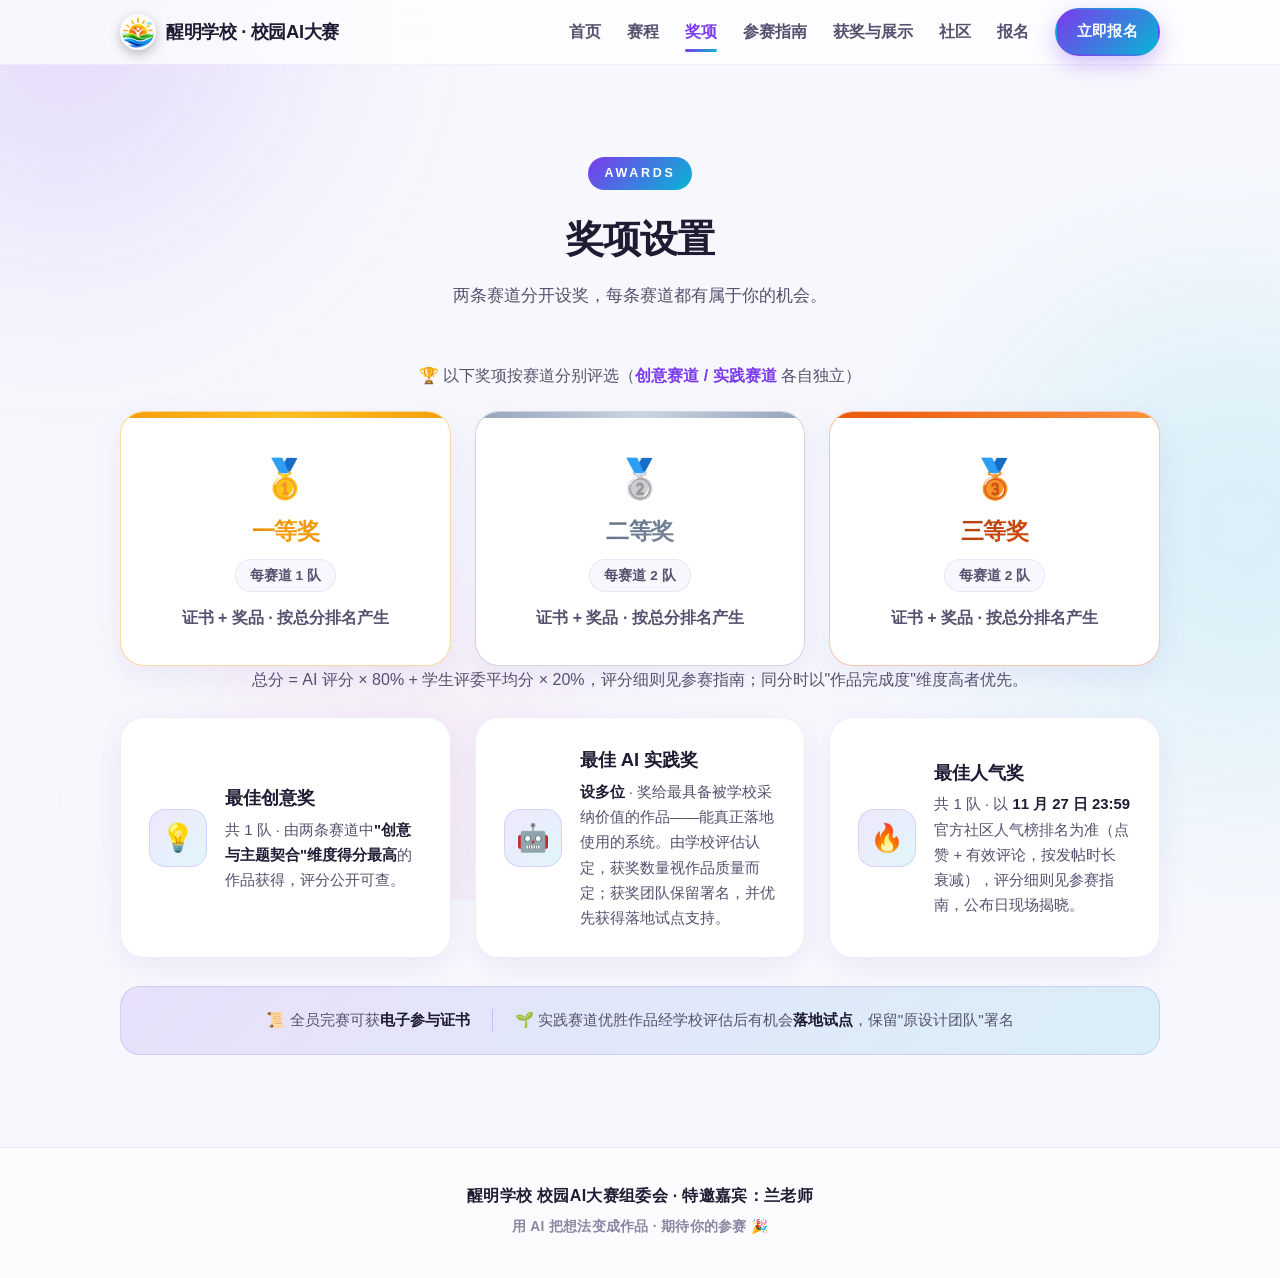
==== awards.html @ 925aae99 "官网logo更新：新版醒明AI创造力大赛标志（导航徽章+favicon），全站6页生效" ====
<!DOCTYPE html>
<html lang="zh-CN">
<head>
  <meta charset="UTF-8">
<meta http-equiv="Content-Security-Policy" content="default-src 'self'; script-src 'self' 'unsafe-inline'; style-src 'self' 'unsafe-inline'; img-src 'self' data:; connect-src 'self'; font-src 'self'; object-src 'none'; base-uri 'none'; form-action 'none'; upgrade-insecure-requests">
<meta name="referrer" content="strict-origin-when-cross-origin">
  <meta name="viewport" content="width=device-width, initial-scale=1.0">
  <meta name="description" content="校园AI大赛奖项设置：两条赛道分设一二三等奖，另设最佳创意奖、最佳 AI 实践奖与最佳人气奖。">
  <title>奖项设置 | 校园AI大赛 · 首届</title>
  <link rel="icon" type="image/png" href="favicon.png">
  <link rel="stylesheet" href="style.css">
</head>
<body>

  <!-- 背景装饰渐变 blob（纯 CSS，无外部资源） -->
  <div class="bg-blobs" aria-hidden="true">
    <span class="blob blob-1"></span>
    <span class="blob blob-2"></span>
    <span class="blob blob-3"></span>
  </div>

  <!-- ========== 毛玻璃 sticky 导航（全站共享） ========== -->
  <header class="navbar" id="navbar">
    <div class="container nav-inner">
      <a class="logo" href="index.html" aria-label="校园AI大赛 首页">
        <img class="logo-badge" src="logo-badge.png" alt="醒明AI创造力大赛标志" width="36" height="36">
        <span class="logo-text">醒明学校 · 校园AI大赛</span>
      </a>

      <nav class="nav-links" id="navLinks" aria-label="页面导航">
        <a href="index.html">首页</a>
        <a href="schedule.html">赛程</a>
        <a href="awards.html" class="active" aria-current="page">奖项</a>
        <a href="guide.html">参赛指南</a>
        <a href="results.html">获奖与展示</a>
        <a href="https://campus-ai-community.pages.dev/" target="_blank" rel="noopener">社区</a>
        <a href="register.html">报名</a>
        <a class="btn btn-gradient btn-nav" href="https://wj.qq.com/s2/28511279/feyw/" target="_blank" rel="noopener">立即报名</a>
      </nav>

      <button class="nav-toggle" id="navToggle" aria-label="展开菜单" aria-expanded="false" aria-controls="navLinks">
        <span></span><span></span><span></span>
      </button>
    </div>
  </header>

  <main id="top">

    <!-- ========== 奖项 ========== -->
    <section class="section">
      <div class="container">
        <div class="section-head reveal">
          <span class="section-badge">AWARDS</span>
          <h2 class="section-title">奖项设置</h2>
          <p class="section-sub">两条赛道分开设奖，每条赛道都有属于你的机会。</p>
        </div>

        <p class="awards-track-note reveal">🏆 以下奖项按赛道分别评选（<strong>创意赛道 / 实践赛道</strong> 各自独立）</p>

        <div class="grid-3">
          <article class="card award-card award-gold reveal">
            <div class="award-medal" aria-hidden="true">🥇</div>
            <h3>一等奖</h3>
            <p class="award-count">每赛道 1 队</p>
            <p class="award-desc">证书 + 奖品 · 按总分排名产生</p>
          </article>
          <article class="card award-card award-silver reveal">
            <div class="award-medal" aria-hidden="true">🥈</div>
            <h3>二等奖</h3>
            <p class="award-count">每赛道 2 队</p>
            <p class="award-desc">证书 + 奖品 · 按总分排名产生</p>
          </article>
          <article class="card award-card award-bronze reveal">
            <div class="award-medal" aria-hidden="true">🥉</div>
            <h3>三等奖</h3>
            <p class="award-count">每赛道 2 队</p>
            <p class="award-desc">证书 + 奖品 · 按总分排名产生</p>
          </article>
        </div>
        <p class="awards-track-note reveal">总分 = AI 评分 × 80% + 学生评委平均分 × 20%，评分细则见<a href="guide.html">参赛指南</a>；同分时以"作品完成度"维度高者优先。</p>

        <div class="grid-2 special-awards">
          <article class="card special-card reveal">
            <span class="special-emoji" aria-hidden="true">💡</span>
            <div>
              <h3>最佳创意奖</h3>
              <p>共 1 队 · 由两条赛道中<strong>"创意与主题契合"维度得分最高</strong>的作品获得，评分公开可查。</p>
            </div>
          </article>
          <article class="card special-card reveal">
            <span class="special-emoji" aria-hidden="true">🤖</span>
            <div>
              <h3>最佳 AI 实践奖</h3>
              <p><strong>设多位</strong> · 奖给最具备被学校采纳价值的作品——能真正落地使用的系统。由学校评估认定，获奖数量视作品质量而定；获奖团队保留署名，并优先获得落地试点支持。</p>
            </div>
          </article>
          <article class="card special-card reveal">
            <span class="special-emoji" aria-hidden="true">🔥</span>
            <div>
              <h3>最佳人气奖</h3>
              <p>共 1 队 · 以 <strong>11 月 27 日 23:59</strong> <a href="https://campus-ai-community.pages.dev/#/rank" target="_blank" rel="noopener">官方社区人气榜</a>排名为准（点赞 + 有效评论，按发帖时长衰减），评分细则见<a href="guide.html">参赛指南</a>，公布日现场揭晓。</p>
            </div>
          </article>
        </div>

        <div class="perk-bar reveal">
          <span class="perk-item">📜 全员完赛可获<strong>电子参与证书</strong></span>
          <span class="perk-divider" aria-hidden="true"></span>
          <span class="perk-item">🌱 实践赛道优胜作品经学校评估后有机会<strong>落地试点</strong>，保留"原设计团队"署名</span>
        </div>
      </div>
    </section>

  </main>

  <!-- ========== 页脚（全站共享） ========== -->
  <footer class="footer">
    <div class="container">
      <p>醒明学校 校园AI大赛组委会 · 特邀嘉宾：兰老师</p>
      <p class="footer-small">用 AI 把想法变成作品 · 期待你的参赛 🎉</p>
    </div>
  </footer>

  <script src="main.js"></script>
</body>
</html>
---- style.css ----
/* =====================================================
   校园AI大赛 · B 版（明亮渐变活力风）
   主色渐变：linear-gradient(135deg, #7c3aed, #06b6d4)
   无外部资源，装饰全部由 CSS 完成
   ===================================================== */

/* ---------- 变量与基础 ---------- */
:root {
  --grad-main: linear-gradient(135deg, #7c3aed, #06b6d4);
  --grad-soft: linear-gradient(135deg, rgba(124, 58, 237, .12), rgba(6, 182, 212, .12));
  --c-primary: #7c3aed;
  --c-cyan: #06b6d4;
  --c-pink: #ec4899;
  --c-ink: #1e1b33;
  --c-ink-soft: #55516e;
  --c-muted: #8a87a3;
  --c-bg: #f7f8fd;
  --c-card: #ffffff;
  --c-border: rgba(124, 58, 237, .10);
  --shadow-card: 0 10px 30px rgba(94, 62, 181, .08);
  --shadow-card-hover: 0 18px 44px rgba(94, 62, 181, .16);
  --radius-lg: 24px;
  --radius-md: 20px;
  --nav-h: 64px;
}

* { margin: 0; padding: 0; box-sizing: border-box; }

html { scroll-behavior: smooth; scroll-padding-top: calc(var(--nav-h) + 12px); }

body {
  font-family: -apple-system, BlinkMacSystemFont, "Segoe UI", "PingFang SC",
    "Hiragino Sans GB", "Microsoft YaHei", "Noto Sans SC", sans-serif;
  background: var(--c-bg);
  color: var(--c-ink);
  line-height: 1.7;
  overflow-x: hidden;
  -webkit-font-smoothing: antialiased;
}

img { max-width: 100%; display: block; }
a { color: inherit; text-decoration: none; }
ul, ol { list-style: none; }
strong { color: var(--c-ink); }

.container {
  width: 100%;
  max-width: 1080px;
  margin: 0 auto;
  padding: 0 20px;
}
.container-narrow { max-width: 760px; }

/* ---------- 背景渐变 blob ---------- */
.bg-blobs {
  position: fixed;
  inset: 0;
  z-index: -1;
  overflow: hidden;
  pointer-events: none;
}
.blob {
  position: absolute;
  border-radius: 50%;
  filter: blur(110px);
  opacity: .22;
}
.blob-1 {
  width: 520px; height: 520px;
  top: -160px; left: -120px;
  background: radial-gradient(circle at 30% 30%, #7c3aed, transparent 70%);
}
.blob-2 {
  width: 620px; height: 620px;
  top: 30%; right: -220px;
  background: radial-gradient(circle at 60% 40%, #06b6d4, transparent 70%);
  opacity: .18;
}
.blob-3 {
  width: 480px; height: 480px;
  bottom: -140px; left: 12%;
  background: radial-gradient(circle at 50% 50%, #ec4899, transparent 70%);
  opacity: .14;
}

/* ---------- 按钮 ---------- */
.btn {
  display: inline-flex;
  align-items: center;
  justify-content: center;
  gap: 8px;
  padding: 12px 26px;
  border-radius: 999px;
  font-size: 1rem;
  font-weight: 700;
  letter-spacing: .02em;
  border: 2px solid transparent;
  cursor: pointer;
  transition: transform .25s ease, box-shadow .25s ease, background-color .25s ease;
}
.btn-lg { padding: 15px 34px; font-size: 1.08rem; }
.btn:active { transform: scale(.97); }

.btn-gradient {
  background: var(--grad-main);
  color: #fff;
  box-shadow: 0 8px 22px rgba(124, 58, 237, .32);
}
.btn-gradient:hover {
  transform: translateY(-2px);
  box-shadow: 0 12px 28px rgba(124, 58, 237, .42);
}

.btn-outline {
  background: #fff;
  color: var(--c-primary);
  border-color: rgba(124, 58, 237, .35);
}
.btn-outline:hover {
  transform: translateY(-2px);
  border-color: var(--c-primary);
  box-shadow: 0 10px 24px rgba(124, 58, 237, .14);
}

.btn-white {
  background: #fff;
  color: var(--c-primary);
  box-shadow: 0 8px 24px rgba(20, 10, 60, .25);
}
.btn-white:hover { transform: translateY(-2px); box-shadow: 0 12px 30px rgba(20, 10, 60, .32); }

/* ---------- 渐变文字 ---------- */
.grad-text {
  background: var(--grad-main);
  -webkit-background-clip: text;
  background-clip: text;
  color: transparent;
}

/* =====================================================
   1. 毛玻璃 sticky 导航
   ===================================================== */
.navbar {
  position: sticky;
  top: 0;
  z-index: 100;
  background: rgba(255, 255, 255, .72);
  backdrop-filter: blur(16px);
  -webkit-backdrop-filter: blur(16px);
  border-bottom: 1px solid rgba(124, 58, 237, .08);
}

.nav-inner {
  height: var(--nav-h);
  display: flex;
  align-items: center;
  justify-content: space-between;
  gap: 16px;
}

.logo {
  display: flex;
  align-items: center;
  gap: 10px;
  font-weight: 900;
  font-size: 1.15rem;
  letter-spacing: -0.02em;
  white-space: nowrap;
}
.logo-mark {
  display: grid;
  place-items: center;
  width: 36px; height: 36px;
  border-radius: 12px;
  background: var(--grad-main);
  color: #fff;
  font-size: .85rem;
  font-weight: 900;
  letter-spacing: 0;
  box-shadow: 0 6px 16px rgba(124, 58, 237, .35);
}

.logo-badge {
  width: 36px; height: 36px;
  border-radius: 50%;
  object-fit: cover;
  border: 2px solid rgba(255, 255, 255, .4);
  box-shadow: 0 4px 12px rgba(0, 0, 0, .25);
  flex-shrink: 0;
}

.nav-links {
  display: flex;
  align-items: center;
  gap: 26px;
  font-weight: 600;
}
.nav-links > a:not(.btn) {
  position: relative;
  color: var(--c-ink-soft);
  padding: 4px 0;
  transition: color .2s ease;
}
.nav-links > a:not(.btn)::after {
  content: "";
  position: absolute;
  left: 0; bottom: -2px;
  width: 100%; height: 3px;
  border-radius: 3px;
  background: var(--grad-main);
  transform: scaleX(0);
  transform-origin: left;
  transition: transform .25s ease;
}
.nav-links > a:not(.btn):hover { color: var(--c-primary); }
.nav-links > a:not(.btn):hover::after { transform: scaleX(1); }
.btn-nav { padding: 9px 20px; font-size: .92rem; }

.nav-toggle {
  display: none;
  flex-direction: column;
  justify-content: center;
  gap: 5px;
  width: 42px; height: 42px;
  padding: 10px;
  border: 1px solid var(--c-border);
  border-radius: 12px;
  background: #fff;
  cursor: pointer;
}
.nav-toggle span {
  display: block;
  height: 2px;
  width: 100%;
  border-radius: 2px;
  background: var(--c-ink);
  transition: transform .25s ease, opacity .25s ease;
}
.nav-toggle.open span:nth-child(1) { transform: translateY(7px) rotate(45deg); }
.nav-toggle.open span:nth-child(2) { opacity: 0; }
.nav-toggle.open span:nth-child(3) { transform: translateY(-7px) rotate(-45deg); }

/* =====================================================
   2. Hero
   ===================================================== */
.hero {
  padding: calc(64px - var(--nav-h) + 96px) 0 96px; /* 96px 顶部留白 */
  padding-top: 96px;
  text-align: center;
}

.hero-tag {
  display: inline-block;
  padding: 8px 18px;
  border-radius: 999px;
  background: var(--grad-soft);
  border: 1px solid rgba(124, 58, 237, .22);
  color: var(--c-primary);
  font-weight: 700;
  font-size: .95rem;
  letter-spacing: .04em;
}

.hero-title {
  margin: 26px auto 18px;
  font-size: clamp(2.4rem, 7vw, 4.2rem);
  font-weight: 900;
  line-height: 1.18;
  letter-spacing: -0.03em;
}

.hero-sub {
  max-width: 560px;
  margin: 0 auto;
  font-size: 1.12rem;
  color: var(--c-ink-soft);
}

.hero-actions {
  margin-top: 34px;
  display: flex;
  flex-wrap: wrap;
  justify-content: center;
  gap: 16px;
}

/* 倒计时卡片 */
.countdown-card {
  max-width: 560px;
  margin: 52px auto 0;
  padding: 28px 24px 22px;
  background: var(--c-card);
  border: 1px solid var(--c-border);
  border-radius: var(--radius-lg);
  box-shadow: var(--shadow-card);
}
.countdown-label { font-weight: 800; letter-spacing: .06em; color: var(--c-ink-soft); }
.countdown {
  margin-top: 16px;
  display: flex;
  align-items: flex-end;
  justify-content: center;
  gap: 10px;
}
.cd-unit { display: flex; flex-direction: column; align-items: center; gap: 2px; }
.cd-num {
  min-width: 64px;
  padding: 10px 8px;
  font-size: 2.1rem;
  font-weight: 900;
  font-variant-numeric: tabular-nums;
  letter-spacing: -0.02em;
  color: var(--c-primary);
  background: var(--c-bg);
  border: 1px solid var(--c-border);
  border-radius: 14px;
  transition: transform .12s ease;
}
.cd-num.tick { transform: scale(1.06); }
.cd-name { font-size: .82rem; color: var(--c-muted); }
.cd-sep {
  font-size: 1.6rem;
  font-weight: 900;
  color: rgba(124, 58, 237, .4);
  padding-bottom: 26px;
}
.countdown-deadline { margin-top: 14px; font-size: .9rem; color: var(--c-muted); }

/* =====================================================
   分区标题（徽章 + 大标题 + 副标）
   ===================================================== */
.section { padding: 92px 0; }

.section-head { text-align: center; margin-bottom: 52px; }

.section-badge {
  display: inline-block;
  padding: 6px 16px;
  border-radius: 999px;
  background: var(--grad-main);
  color: #fff;
  font-size: .78rem;
  font-weight: 800;
  letter-spacing: .22em;
}
.section-title {
  margin-top: 16px;
  font-size: clamp(1.7rem, 4.5vw, 2.4rem);
  font-weight: 900;
  letter-spacing: -0.02em;
}
.section-sub {
  margin-top: 10px;
  color: var(--c-ink-soft);
  font-size: 1.05rem;
}

/* ---------- 通用卡片 ---------- */
.card {
  background: var(--c-card);
  border: 1px solid var(--c-border);
  border-radius: var(--radius-lg);
  box-shadow: var(--shadow-card);
  padding: 34px 28px;
  transition: transform .3s ease, box-shadow .3s ease;
}
.card:hover { transform: translateY(-6px); box-shadow: var(--shadow-card-hover); }

.grid-3 {
  display: grid;
  grid-template-columns: repeat(3, 1fr);
  gap: 24px;
}
.grid-2 {
  display: grid;
  grid-template-columns: repeat(2, 1fr);
  gap: 24px;
}

/* =====================================================
   3. 大赛初衷
   ===================================================== */
.purpose-card { text-align: center; }
.card-emoji {
  width: 68px; height: 68px;
  margin: 0 auto 18px;
  display: grid;
  place-items: center;
  font-size: 2rem;
  border-radius: 20px;
  background: var(--grad-soft);
  border: 1px solid rgba(124, 58, 237, .14);
}
.purpose-card h3 { font-size: 1.25rem; font-weight: 800; letter-spacing: -0.01em; }
.purpose-card p { margin-top: 10px; color: var(--c-ink-soft); font-size: .97rem; }

/* =====================================================
   4. 赛道
   ===================================================== */
.track-card { position: relative; overflow: hidden; }
.track-card::before {
  content: "";
  position: absolute;
  inset: 0 0 auto 0;
  height: 6px;
}
.track-creative::before { background: linear-gradient(90deg, #7c3aed, #a78bfa); }
.track-practice::before { background: linear-gradient(90deg, #06b6d4, #67e8f9); }

.track-creative { border-color: rgba(124, 58, 237, .35); box-shadow: 0 10px 30px rgba(124, 58, 237, .12); }
.track-practice { border-color: rgba(6, 182, 212, .35); box-shadow: 0 10px 30px rgba(6, 182, 212, .12); }

.track-icon { font-size: 2.2rem; }
.track-card h3 { margin-top: 10px; font-size: 1.5rem; font-weight: 900; letter-spacing: -0.02em; }
.track-creative h3 { color: #6d28d9; }
.track-practice h3 { color: #0891b2; }
.track-desc { margin: 10px 0 18px; color: var(--c-ink-soft); }

.track-list li {
  position: relative;
  padding: 9px 0 9px 30px;
  border-top: 1px dashed rgba(124, 58, 237, .14);
  color: var(--c-ink-soft);
  font-size: .97rem;
}
.track-list li::before {
  content: "✦";
  position: absolute;
  left: 6px;
  color: var(--c-primary);
}
.track-practice .track-list li::before { color: var(--c-cyan); }

.tracks-note {
  margin-top: 30px;
  text-align: center;
  font-size: 1.05rem;
  color: var(--c-ink-soft);
}
.tracks-note strong { color: var(--c-primary); }

/* =====================================================
   5. 赛程时间轴
   ===================================================== */
.timeline { position: relative; max-width: 720px; margin: 0 auto; }

.timeline-group { position: relative; padding-left: 34px; }
.timeline-group + .timeline-group { margin-top: 44px; }

/* 渐变竖线 */
.timeline::before {
  content: "";
  position: absolute;
  top: 8px; bottom: 8px;
  left: 10px;
  width: 4px;
  border-radius: 4px;
  background: var(--grad-main);
  opacity: .85;
}

.timeline-group-title {
  position: relative;
  display: flex;
  align-items: center;
  gap: 12px;
  margin-bottom: 20px;
  font-size: 1.3rem;
  font-weight: 900;
  letter-spacing: -0.01em;
}
.group-dot {
  position: absolute;
  left: -34px;
  width: 24px; height: 24px;
  border-radius: 50%;
  background: var(--grad-main);
  border: 5px solid var(--c-bg);
  box-shadow: 0 0 0 2px rgba(124, 58, 237, .25);
}

.timeline-list { display: flex; flex-direction: column; gap: 14px; }

.timeline-item {
  display: flex;
  align-items: flex-start;
  gap: 16px;
  padding: 18px 20px;
  background: var(--c-card);
  border: 1px solid var(--c-border);
  border-radius: 18px;
  box-shadow: var(--shadow-card);
  transition: transform .3s ease, box-shadow .3s ease;
}
.timeline-item:hover { transform: translateY(-3px); box-shadow: var(--shadow-card-hover); }

.date-badge {
  flex: 0 0 auto;
  min-width: 92px;
  text-align: center;
  padding: 7px 12px;
  border-radius: 12px;
  background: var(--grad-soft);
  border: 1px solid rgba(124, 58, 237, .2);
  color: var(--c-primary);
  font-weight: 900;
  font-variant-numeric: tabular-nums;
  font-size: .95rem;
  letter-spacing: .01em;
}
.timeline-body h4 { font-size: 1.08rem; font-weight: 800; letter-spacing: -0.01em; }
.timeline-body p { margin-top: 4px; color: var(--c-ink-soft); font-size: .93rem; }
.timeline-body em { font-style: normal; color: var(--c-pink); font-weight: 700; }

/* =====================================================
   6. 评委
   ===================================================== */
.judges-grid { margin-bottom: 24px; }

.judge-card { text-align: center; }
.judge-avatar {
  width: 76px; height: 76px;
  margin: 0 auto 16px;
  display: grid;
  place-items: center;
  font-size: 2.2rem;
  border-radius: 50%;
  background: var(--grad-soft);
  border: 1px solid rgba(124, 58, 237, .16);
}
.judge-card h3 { font-size: 1.2rem; font-weight: 800; }
.badge-mini {
  display: inline-block;
  margin-left: 6px;
  padding: 2px 9px;
  border-radius: 999px;
  font-size: .68rem;
  font-weight: 700;
  vertical-align: middle;
  color: var(--c-pink);
  background: rgba(236, 72, 153, .1);
  border: 1px solid rgba(236, 72, 153, .3);
  letter-spacing: .05em;
}
.judge-role {
  margin-top: 4px;
  font-size: .86rem;
  font-weight: 700;
  background: var(--grad-main);
  -webkit-background-clip: text;
  background-clip: text;
  color: transparent;
}
.judge-card p:last-child { margin-top: 8px; color: var(--c-ink-soft); font-size: .93rem; }

/* AI 开发要求卡 */
.rule-card {
  border: 1.5px dashed rgba(124, 58, 237, .35);
  background: linear-gradient(135deg, rgba(124, 58, 237, .05), rgba(6, 182, 212, .05));
}
.rule-head { display: flex; align-items: center; gap: 10px; margin-bottom: 14px; }
.rule-icon { font-size: 1.5rem; }
.rule-card h3 { font-size: 1.25rem; font-weight: 900; letter-spacing: -0.01em; }
.rule-list li {
  position: relative;
  padding: 7px 0 7px 28px;
  color: var(--c-ink-soft);
  font-size: .97rem;
}
.rule-list li::before {
  content: "✓";
  position: absolute;
  left: 2px;
  font-weight: 900;
  color: var(--c-primary);
}

/* =====================================================
   7. 奖项
   ===================================================== */
.awards-track-note {
  margin-bottom: 22px;
  text-align: center;
  color: var(--c-ink-soft);
}
.awards-track-note strong { color: var(--c-primary); }

.award-card { text-align: center; position: relative; overflow: hidden; }
.award-card::before {
  content: "";
  position: absolute;
  inset: 0 0 auto 0;
  height: 6px;
}
.award-gold::before { background: linear-gradient(90deg, #f59e0b, #fbbf24, #f59e0b); }
.award-gold { border-color: rgba(245, 158, 11, .4); }
.award-gold h3 {
  background: linear-gradient(135deg, #b45309, #f59e0b, #d97706);
  -webkit-background-clip: text;
  background-clip: text;
  color: transparent;
}
.award-silver::before { background: linear-gradient(90deg, #94a3b8, #cbd5e1, #94a3b8); }
.award-silver { border-color: rgba(148, 163, 184, .45); }
.award-silver h3 {
  background: linear-gradient(135deg, #475569, #94a3b8);
  -webkit-background-clip: text;
  background-clip: text;
  color: transparent;
}
.award-bronze::before { background: linear-gradient(90deg, #ea580c, #fb923c); }
.award-bronze { border-color: rgba(234, 88, 12, .35); }
.award-bronze h3 {
  background: linear-gradient(135deg, #9a3412, #ea580c);
  -webkit-background-clip: text;
  background-clip: text;
  color: transparent;
}

.award-medal { font-size: 2.4rem; }
.award-card h3 { font-size: 1.45rem; font-weight: 900; letter-spacing: -0.02em; }
.award-count {
  margin-top: 8px;
  display: inline-block;
  padding: 4px 14px;
  border-radius: 999px;
  background: var(--c-bg);
  border: 1px solid var(--c-border);
  font-size: .85rem;
  font-weight: 700;
  color: var(--c-ink-soft);
}
.award-desc { margin-top: 12px; color: var(--c-ink-soft); font-weight: 600; }

/* 单项奖 */
.special-awards { margin-top: 24px; grid-template-columns: repeat(3, 1fr); }
.special-card {
  display: flex;
  align-items: center;
  gap: 18px;
  padding: 26px 28px;
}
.special-emoji {
  flex: 0 0 auto;
  width: 58px; height: 58px;
  display: grid;
  place-items: center;
  font-size: 1.7rem;
  border-radius: 16px;
  background: var(--grad-soft);
  border: 1px solid rgba(124, 58, 237, .16);
}
.special-card h3 { font-size: 1.15rem; font-weight: 800; }
.special-card p { margin-top: 4px; color: var(--c-ink-soft); font-size: .93rem; }

/* 完赛福利条 */
.perk-bar {
  margin-top: 28px;
  display: flex;
  align-items: center;
  justify-content: center;
  flex-wrap: wrap;
  gap: 14px 22px;
  padding: 20px 26px;
  border-radius: var(--radius-md);
  background: var(--grad-soft);
  border: 1px solid rgba(124, 58, 237, .16);
  text-align: center;
  color: var(--c-ink-soft);
  font-size: .96rem;
}
.perk-divider {
  width: 1px;
  height: 22px;
  background: rgba(124, 58, 237, .25);
}

/* =====================================================
   8. FAQ 手风琴
   ===================================================== */
.faq-list { display: flex; flex-direction: column; gap: 14px; }

.faq-item {
  background: var(--c-card);
  border: 1px solid var(--c-border);
  border-radius: var(--radius-md);
  box-shadow: var(--shadow-card);
  overflow: hidden;
  transition: box-shadow .3s ease;
}
.faq-item:hover { box-shadow: var(--shadow-card-hover); }
.faq-item[open] { border-color: rgba(124, 58, 237, .35); }

.faq-item summary {
  display: flex;
  align-items: center;
  justify-content: space-between;
  gap: 14px;
  padding: 19px 22px;
  cursor: pointer;
  font-weight: 800;
  font-size: 1.02rem;
  letter-spacing: -0.01em;
  list-style: none;
  user-select: none;
}
.faq-item summary::-webkit-details-marker { display: none; }

.faq-arrow {
  flex: 0 0 auto;
  width: 30px; height: 30px;
  display: grid;
  place-items: center;
  border-radius: 50%;
  background: var(--grad-soft);
  color: var(--c-primary);
  font-size: .85rem;
  transition: transform .3s ease;
}
.faq-item[open] .faq-arrow { transform: rotate(180deg); }

.faq-a {
  padding: 0 22px 20px;
  color: var(--c-ink-soft);
  font-size: .96rem;
}
.faq-a p { border-top: 1px dashed var(--c-border); padding-top: 14px; }

/* =====================================================
   9. 报名大区块
   ===================================================== */
.signup-section { padding-bottom: 100px; }

.signup-box {
  display: flex;
  align-items: center;
  justify-content: space-between;
  gap: 40px;
  padding: 60px 56px;
  border-radius: 32px;
  background: var(--grad-main);
  color: #fff;
  box-shadow: 0 24px 60px rgba(94, 62, 181, .35);
  position: relative;
  overflow: hidden;
}
/* 渐变底上的柔和光斑 */
.signup-box::before,
.signup-box::after {
  content: "";
  position: absolute;
  border-radius: 50%;
  background: rgba(255, 255, 255, .14);
  filter: blur(60px);
  pointer-events: none;
}
.signup-box::before { width: 300px; height: 300px; top: -120px; right: -60px; }
.signup-box::after { width: 240px; height: 240px; bottom: -110px; left: -60px; }

.signup-info { position: relative; z-index: 1; max-width: 520px; }

.signup-badge {
  display: inline-block;
  padding: 6px 16px;
  border-radius: 999px;
  background: rgba(255, 255, 255, .16);
  border: 1px solid rgba(255, 255, 255, .35);
  font-size: .78rem;
  font-weight: 800;
  letter-spacing: .22em;
}
.signup-title {
  margin-top: 16px;
  font-size: clamp(1.8rem, 4.5vw, 2.5rem);
  font-weight: 900;
  letter-spacing: -0.02em;
}
.signup-sub { margin-top: 12px; font-size: 1.05rem; opacity: .95; }
.signup-info .btn { margin-top: 26px; }
.signup-contact { margin-top: 18px; font-size: .9rem; opacity: .85; }

.signup-qr {
  position: relative;
  z-index: 1;
  text-align: center;
  flex: 0 0 auto;
}
.qr-placeholder {
  width: 168px;
  height: 168px;
  display: grid;
  place-items: center;
  align-content: center;
  gap: 6px;
  border: 2px dashed rgba(255, 255, 255, .6);
  border-radius: 20px;
  background: rgba(255, 255, 255, .08);
  font-size: 1.6rem;
  letter-spacing: .1em;
}
.qr-placeholder p { font-size: .9rem; font-weight: 700; letter-spacing: .08em; }
.qr-tip { margin-top: 12px; font-size: .88rem; opacity: .9; }

/* =====================================================
   10. 页脚
   ===================================================== */
.footer {
  padding: 34px 0 40px;
  border-top: 1px solid var(--c-border);
  text-align: center;
  background: rgba(255, 255, 255, .6);
}
.footer p { font-weight: 700; letter-spacing: .02em; }
.footer-small { margin-top: 6px; font-size: .86rem; font-weight: 500; color: var(--c-muted); }

/* =====================================================
   动效：渐入
   ===================================================== */
.reveal {
  opacity: 0;
  transform: translateY(26px);
  transition: opacity .7s ease, transform .7s ease;
}
.reveal.visible { opacity: 1; transform: none; }

/* =====================================================
   响应式
   ===================================================== */
@media (max-width: 900px) {
  .grid-3 { grid-template-columns: repeat(2, 1fr); }
  .signup-box { flex-direction: column; text-align: center; padding: 48px 32px; }
  .signup-info { max-width: 100%; }
}

@media (max-width: 680px) {
  .section { padding: 64px 0; }
  .hero { padding-top: 64px; padding-bottom: 64px; }
  .grid-3, .grid-2, .special-awards { grid-template-columns: 1fr; }

  /* 手机端导航折叠 */
  .nav-toggle { display: flex; }
  .nav-links {
    position: absolute;
    top: var(--nav-h);
    left: 0; right: 0;
    flex-direction: column;
    align-items: stretch;
    gap: 4px;
    padding: 12px 20px 18px;
    background: rgba(255, 255, 255, .96);
    backdrop-filter: blur(16px);
    -webkit-backdrop-filter: blur(16px);
    border-bottom: 1px solid var(--c-border);
    box-shadow: 0 16px 32px rgba(94, 62, 181, .12);
    display: none;
  }
  .nav-links.open { display: flex; }
  .nav-links > a:not(.btn) { padding: 12px 4px; border-bottom: 1px dashed var(--c-border); }
  .nav-links > a:not(.btn)::after { display: none; }
  .btn-nav { margin-top: 12px; justify-content: center; }

  .cd-num { min-width: 56px; font-size: 1.7rem; }
  .cd-sep { padding-bottom: 22px; font-size: 1.3rem; }

  .timeline-group { padding-left: 26px; }
  .timeline::before { left: 7px; width: 3px; }
  .group-dot { left: -26px; width: 19px; height: 19px; border-width: 4px; }

  .timeline-item { flex-direction: column; gap: 10px; padding: 16px; }
  .date-badge { align-self: flex-start; min-width: 0; }

  .perk-bar { flex-direction: column; }
  .perk-divider { width: 44px; height: 1px; }

  .signup-box { padding: 40px 22px; }
  .qr-placeholder { width: 150px; height: 150px; margin: 0 auto; }
}

/* 极小屏（如 320px）兜底 */
@media (max-width: 360px) {
  .hero-actions .btn { width: 100%; }
  .cd-num { min-width: 46px; padding: 8px 4px; font-size: 1.4rem; }
  .cd-sep { display: none; }
  .countdown { gap: 6px; }
}

/* =====================================================
   无障碍：减弱动效
   ===================================================== */
@media (prefers-reduced-motion: reduce) {
  html { scroll-behavior: auto; }
  *, *::before, *::after {
    animation-duration: .01ms !important;
    animation-iteration-count: 1 !important;
    transition-duration: .01ms !important;
  }
  .reveal { opacity: 1; transform: none; }
}

/* =====================================================
   多页站点追加公共样式（沿用原有变量与视觉方向）
   导航 active 态 / 赛道卡详情链接 / 关键日期速览条 /
   三步参赛流程 / 首页底部 CTA 条
   ===================================================== */

/* ---------- 导航当前页高亮 ---------- */
.nav-links > a:not(.btn).active { color: var(--c-primary); }
.nav-links > a:not(.btn).active::after { transform: scaleX(1); }

/* ---------- 首页赛道卡"查看详情"链接 ---------- */
.track-link {
  display: inline-flex;
  align-items: center;
  gap: 6px;
  margin-top: 18px;
  font-weight: 800;
  color: var(--c-primary);
}
.track-link::after {
  content: "→";
  transition: transform .25s ease;
}
.track-link:hover::after { transform: translateX(4px); }
.track-practice .track-link { color: var(--c-cyan); }

/* ---------- 赛程页：关键日期速览条 ---------- */
.key-dates {
  display: flex;
  flex-wrap: wrap;
  justify-content: center;
  gap: 14px;
  margin-bottom: 60px;
}
.key-date {
  flex: 1 1 150px;
  max-width: 200px;
  padding: 20px 12px 16px;
  text-align: center;
  background: var(--c-card);
  border: 1px solid var(--c-border);
  border-radius: var(--radius-md);
  box-shadow: var(--shadow-card);
  transition: transform .3s ease, box-shadow .3s ease;
}
.key-date:hover { transform: translateY(-4px); box-shadow: var(--shadow-card-hover); }
.key-date .date-badge { display: inline-block; }
.key-date-label {
  margin-top: 10px;
  font-size: .88rem;
  font-weight: 700;
  color: var(--c-ink-soft);
}

/* ---------- 报名页：三步参赛流程 ---------- */
.steps {
  display: grid;
  grid-template-columns: repeat(3, 1fr);
  gap: 24px;
}
.step-card { text-align: center; }
.step-num {
  width: 46px; height: 46px;
  margin: 0 auto 14px;
  display: grid;
  place-items: center;
  border-radius: 50%;
  background: var(--grad-main);
  color: #fff;
  font-weight: 900;
  font-size: 1.15rem;
  box-shadow: 0 8px 20px rgba(124, 58, 237, .32);
}
.step-card h3 { font-size: 1.15rem; font-weight: 800; letter-spacing: -0.01em; }
.step-card p { margin-top: 8px; color: var(--c-ink-soft); font-size: .95rem; }

/* ---------- 首页底部 CTA 条 ---------- */
.cta-banner {
  position: relative;
  overflow: hidden;
  display: flex;
  flex-direction: column;
  align-items: center;
  gap: 12px;
  padding: 56px 32px;
  border-radius: 32px;
  background: var(--grad-main);
  color: #fff;
  text-align: center;
  box-shadow: 0 24px 60px rgba(94, 62, 181, .35);
}
.cta-banner::before {
  content: "";
  position: absolute;
  width: 300px; height: 300px;
  top: -120px; right: -60px;
  border-radius: 50%;
  background: rgba(255, 255, 255, .14);
  filter: blur(60px);
  pointer-events: none;
}
.cta-banner h2,
.cta-banner p,
.cta-banner .btn { position: relative; z-index: 1; }
.cta-banner h2 {
  font-size: clamp(1.7rem, 4vw, 2.3rem);
  font-weight: 900;
  letter-spacing: -0.02em;
}
.cta-banner p { opacity: .95; }
.cta-banner strong { color: #fff; }
.cta-banner .btn { margin-top: 10px; }

/* ---------- 追加样式的响应式 ---------- */
@media (max-width: 680px) {
  .key-dates { gap: 10px; margin-bottom: 44px; }
  .key-date { flex: 1 1 140px; }
  .steps { grid-template-columns: 1fr; }
  .cta-banner { padding: 44px 24px; }
}

/* =====================================================
   results 页追加样式（获奖名单占位 / 作品展示骨架）
   仅新增，不修改上方已有样式
   ===================================================== */

/* ---------- 状态卡 ---------- */
.status-card {
  max-width: 620px;
  margin: 0 auto;
  padding: 30px 28px;
  background: var(--c-card);
  border: 1px solid var(--c-border);
  border-radius: var(--radius-lg);
  box-shadow: var(--shadow-card);
  text-align: center;
}
.status-line {
  display: flex;
  align-items: center;
  justify-content: center;
  gap: 10px;
  font-weight: 700;
  color: var(--c-ink-soft);
}
.status-pill {
  display: inline-flex;
  align-items: center;
  gap: 8px;
  padding: 6px 16px;
  border-radius: 999px;
  background: var(--grad-soft);
  border: 1px solid rgba(124, 58, 237, .25);
  color: var(--c-primary);
  font-weight: 800;
}
.status-dot {
  width: 9px; height: 9px;
  border-radius: 50%;
  background: #f59e0b;
  box-shadow: 0 0 0 4px rgba(245, 158, 11, .18);
  animation: status-pulse 1.6s ease-in-out infinite;
}
@keyframes status-pulse {
  0%, 100% { opacity: 1; }
  50% { opacity: .45; }
}
.status-text { margin-top: 14px; color: var(--c-ink-soft); }
.status-date { font-weight: 900; font-size: 1.06em; }

/* ---------- 区块小标题 ---------- */
.results-subhead {
  margin: 68px 0 26px;
  text-align: center;
  font-size: 1.45rem;
  font-weight: 900;
  letter-spacing: -0.02em;
}

/* ---------- 获奖名单占位行 ---------- */
.result-list { margin-top: 16px; }
.result-row {
  display: flex;
  align-items: center;
  gap: 10px;
  padding: 12px 2px;
  border-top: 1px dashed rgba(124, 58, 237, .16);
  color: var(--c-ink-soft);
  font-size: .97rem;
}
.result-medal { font-size: 1.25rem; }
.result-name { font-weight: 700; }
.result-pending {
  margin-left: auto;
  padding: 3px 12px;
  border-radius: 999px;
  font-size: .8rem;
  font-weight: 700;
  color: var(--c-muted);
  background: var(--c-bg);
  border: 1px dashed rgba(124, 58, 237, .28);
  white-space: nowrap;
}
.track-practice .result-row { border-top-color: rgba(6, 182, 212, .22); }
.track-practice .result-pending { border-color: rgba(6, 182, 212, .32); }

/* ---------- 作品展示占位 ---------- */
.showcase-box {
  padding: 34px 28px;
  border: 1.5px dashed rgba(124, 58, 237, .32);
  border-radius: var(--radius-lg);
  background: linear-gradient(135deg, rgba(124, 58, 237, .04), rgba(6, 182, 212, .04));
}
.showcase-note {
  max-width: 620px;
  margin: 0 auto 26px;
  text-align: center;
  color: var(--c-ink-soft);
}
.work-card { text-align: left; }
.work-thumb {
  height: 150px;
  display: grid;
  place-items: center;
  border-radius: 14px;
  background: linear-gradient(135deg, #ececf4, #dcdeea);
  border: 1px dashed rgba(124, 58, 237, .22);
  color: var(--c-muted);
  font-size: .85rem;
  font-weight: 700;
  letter-spacing: .05em;
}
.work-name { margin-top: 14px; font-size: 1.1rem; font-weight: 800; }
.work-team { margin-top: 4px; color: var(--c-muted); font-size: .9rem; }
.work-btn {
  margin-top: 14px;
  padding: 9px 20px;
  font-size: .9rem;
  background: linear-gradient(135deg, #e8e9f1, #dcdeea);
  color: var(--c-muted);
  border: 1px solid rgba(124, 58, 237, .12);
  cursor: not-allowed;
}
.work-btn:hover { transform: none; }
.work-btn:active { transform: none; }

/* ---------- results 页响应式 ---------- */
@media (max-width: 680px) {
  .status-card { padding: 24px 18px; }
  .results-subhead { margin: 48px 0 22px; }
  .showcase-box { padding: 26px 16px; }
}

/* ==========================================================
   作品帖社区（works showcase v2）
   ========================================================== */
.work-toolbar {
  display: flex;
  flex-wrap: wrap;
  align-items: center;
  gap: 10px;
  margin-bottom: 26px;
}
.work-toolbar .work-post-btn {
  margin-left: auto;
  padding: 8px 18px;
  font-size: .9rem;
}
/* 发帖账号说明条 */
.account-note {
  margin-bottom: 22px;
  padding: 16px 20px;
  border-radius: 14px;
  border: 1px solid rgba(124, 58, 237, .18);
  background: rgba(124, 58, 237, .06);
}
.account-note .account-line {
  margin: 0;
  font-size: .92rem;
  line-height: 1.7;
  color: var(--c-ink-soft);
}
.account-note .account-line + .account-line { margin-top: 6px; }
.account-note strong { color: var(--c-main); }
@media (max-width: 680px) {
  .work-toolbar .work-post-btn { margin-left: 0; }
}
.work-filter {
  padding: 8px 18px;
  border-radius: 999px;
  border: 1px solid rgba(124, 58, 237, .25);
  background: rgba(124, 58, 237, .05);
  color: var(--c-muted);
  font-weight: 700;
  font-size: .9rem;
  cursor: pointer;
  transition: all .2s;
}
.work-filter:hover { border-color: var(--c-main); color: var(--c-main); }
.work-filter.is-active {
  background: var(--grad-main);
  color: #fff;
  border-color: transparent;
  box-shadow: 0 6px 16px rgba(124, 58, 237, .3);
}
.work-card { display: flex; flex-direction: column; position: relative; }
.work-card .work-thumb {
  border-radius: 14px;
  height: 150px;
  display: grid;
  place-items: center;
  font-size: 2.6rem;
  color: transparent;
  text-shadow: none;
}
.work-card .work-thumb.thumb-sun { background: linear-gradient(135deg, #ffb347, #ff7e5f); }
.work-card .work-thumb.thumb-leaf { background: linear-gradient(135deg, #43cea2, #185a9d); }
.work-card .work-thumb.thumb-sky { background: linear-gradient(135deg, #7f7fd5, #91eae4); }
.work-card .work-thumb.thumb-violet { background: linear-gradient(135deg, #a18cd1, #fbc2eb); }
.work-card .work-thumb.thumb-night { background: linear-gradient(135deg, #2b5876, #4e4376); }
.work-card .work-thumb.thumb-candy { background: linear-gradient(135deg, #f78ca0, #f9748f); }
.work-badge {
  position: absolute;
  top: 14px; left: 14px;
  padding: 4px 12px;
  border-radius: 999px;
  font-size: .75rem;
  font-weight: 800;
  color: #fff;
  backdrop-filter: blur(6px);
  background: rgba(0, 0, 0, .28);
}
.work-badge.b-creative { background: rgba(255, 126, 95, .92); }
.work-badge.b-practice { background: rgba(24, 90, 157, .92); }
.work-desc { margin-top: 8px; color: var(--c-muted); font-size: .92rem; line-height: 1.6; flex: 1; }
.work-meta { margin-top: 10px; display: flex; gap: 8px; flex-wrap: wrap; }
.work-meta span {
  font-size: .75rem;
  padding: 3px 10px;
  border-radius: 8px;
  background: rgba(124, 58, 237, .08);
  color: var(--c-main);
  font-weight: 700;
}
.work-card .work-btn {
  margin-top: 16px;
  text-align: center;
  background: var(--grad-main);
  color: #fff;
  border: none;
  cursor: pointer;
  box-shadow: 0 6px 16px rgba(124, 58, 237, .3);
}
.demo-note {
  margin-top: 18px;
  text-align: center;
  color: var(--c-muted);
  font-size: .88rem;
}

/* ---------- 作品帖详情页 ---------- */
.post-hero {
  border-radius: 20px;
  height: 240px;
  display: grid;
  place-items: center;
  font-size: 4rem;
  box-shadow: var(--shadow);
}
.post-badges { display: flex; gap: 10px; flex-wrap: wrap; margin-top: 22px; }
.post-badges span {
  padding: 5px 14px;
  border-radius: 999px;
  font-size: .8rem;
  font-weight: 800;
  color: #fff;
}
.post-badges .pb-track { background: var(--grad-main); }
.post-badges .pb-demo { background: linear-gradient(135deg, #f59e0b, #f97316); }
.post-title { margin-top: 16px; font-size: 2rem; font-weight: 900; letter-spacing: -0.02em; }
.post-team { margin-top: 10px; color: var(--c-muted); font-size: 1rem; }
.post-cta { margin-top: 24px; display: flex; gap: 14px; flex-wrap: wrap; }
.post-body { margin-top: 40px; max-width: 860px; }
.post-body h3 {
  margin: 34px 0 14px;
  font-size: 1.3rem;
  font-weight: 800;
  display: flex;
  align-items: center;
  gap: 10px;
}
.post-body h3::before {
  content: "";
  width: 6px; height: 22px;
  border-radius: 3px;
  background: var(--grad-main);
}
.post-body p { line-height: 1.9; color: var(--c-ink-soft, #444); margin-bottom: 10px; }
.post-body ul { margin: 8px 0 8px 4px; list-style: none; }
.post-body ul li {
  position: relative;
  padding-left: 26px;
  line-height: 1.9;
  color: var(--c-ink-soft, #444);
  margin-bottom: 6px;
}
.post-body ul li::before {
  content: "✦";
  position: absolute;
  left: 2px;
  color: var(--c-main);
  font-size: .85rem;
}
.post-shot {
  border-radius: 14px;
  height: 190px;
  margin: 14px 0;
  display: grid;
  place-items: center;
  color: rgba(255, 255, 255, .85);
  font-weight: 800;
  letter-spacing: .08em;
}
.post-nav {
  margin-top: 56px;
  padding-top: 26px;
  border-top: 1px solid rgba(124, 58, 237, .12);
  display: flex;
  justify-content: space-between;
  gap: 14px;
  flex-wrap: wrap;
}
.post-nav a {
  padding: 12px 20px;
  border-radius: 12px;
  border: 1px solid rgba(124, 58, 237, .2);
  font-weight: 700;
  font-size: .92rem;
  color: var(--c-ink, #222);
  transition: all .2s;
}
.post-nav a:hover { border-color: var(--c-main); color: var(--c-main); transform: translateY(-2px); }
.back-list { display: inline-block; margin-bottom: 26px; color: var(--c-muted); font-weight: 700; font-size: .92rem; }
.back-list:hover { color: var(--c-main); }

@media (max-width: 680px) {
  .post-hero { height: 170px; font-size: 2.6rem; }
  .post-title { font-size: 1.5rem; }
}
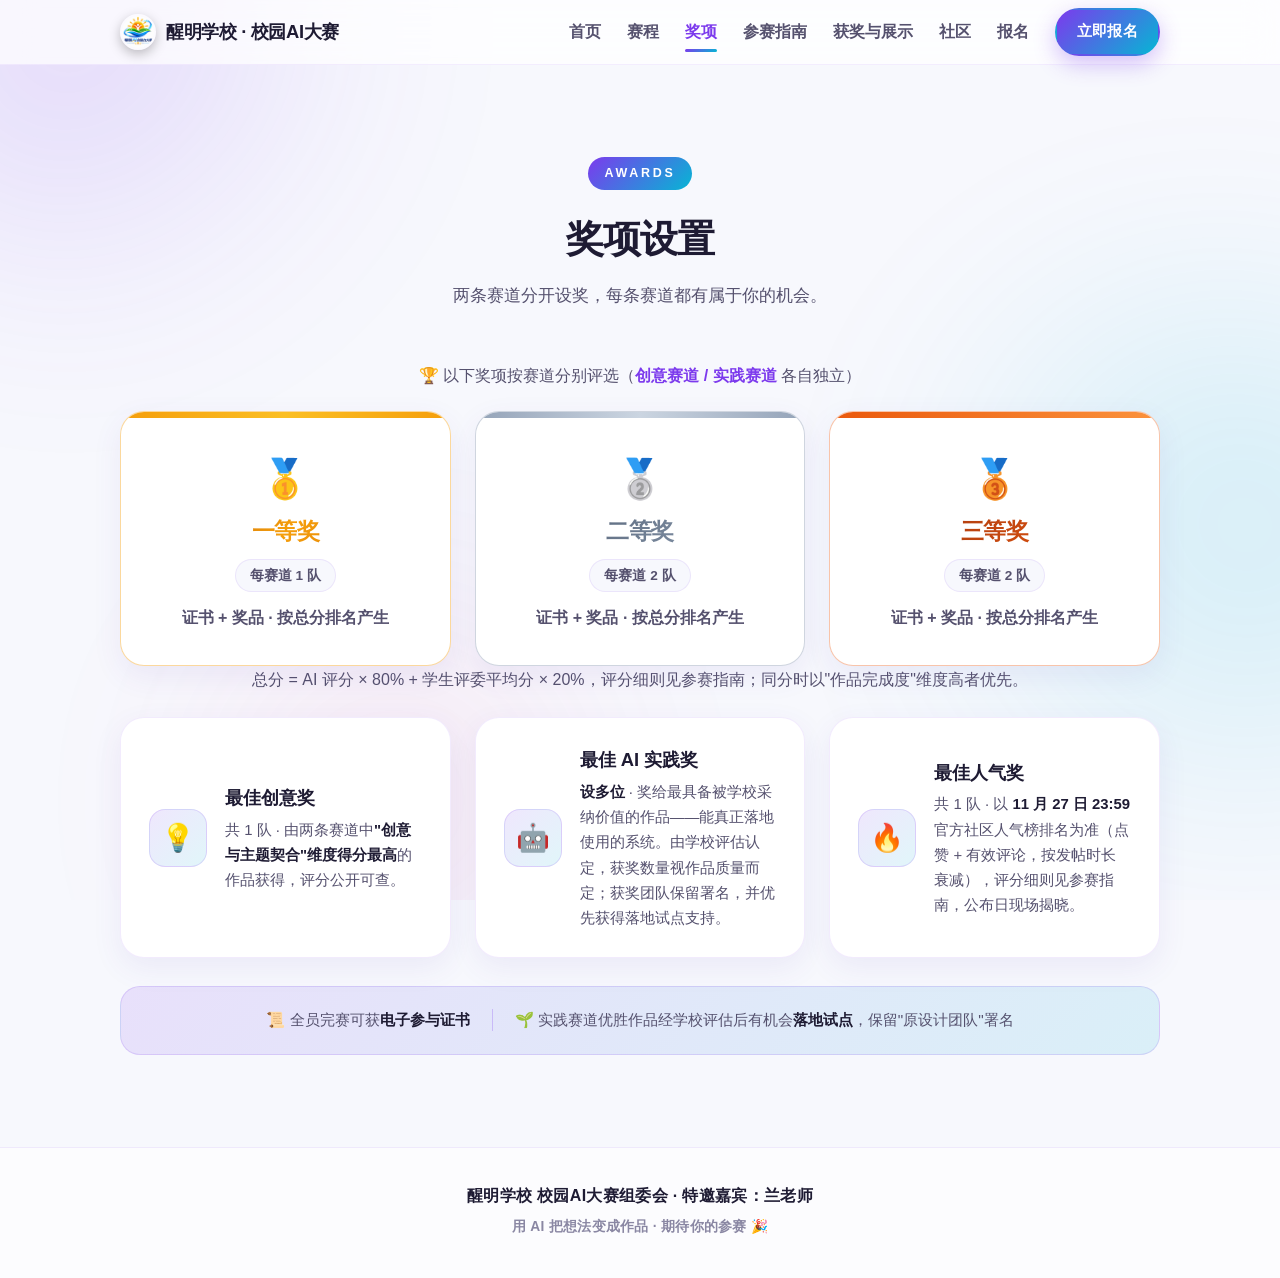
==== commit 749fdd45: "图标引用加版本号v2强制刷新浏览器缓存" ====
--- a/awards.html
+++ b/awards.html
@@ -7,7 +7,7 @@
   <meta name="viewport" content="width=device-width, initial-scale=1.0">
   <meta name="description" content="校园AI大赛奖项设置：两条赛道分设一二三等奖，另设最佳创意奖、最佳 AI 实践奖与最佳人气奖。">
   <title>奖项设置 | 校园AI大赛 · 首届</title>
-  <link rel="icon" type="image/png" href="favicon.png">
+  <link rel="icon" type="image/png" href="favicon.png?v=2">
   <link rel="stylesheet" href="style.css">
 </head>
 <body>
@@ -23,7 +23,7 @@
   <header class="navbar" id="navbar">
     <div class="container nav-inner">
       <a class="logo" href="index.html" aria-label="校园AI大赛 首页">
-        <img class="logo-badge" src="logo-badge.png" alt="醒明AI创造力大赛标志" width="36" height="36">
+        <img class="logo-badge" src="logo-badge.png?v=2" alt="醒明AI创造力大赛标志" width="36" height="36">
         <span class="logo-text">醒明学校 · 校园AI大赛</span>
       </a>
 
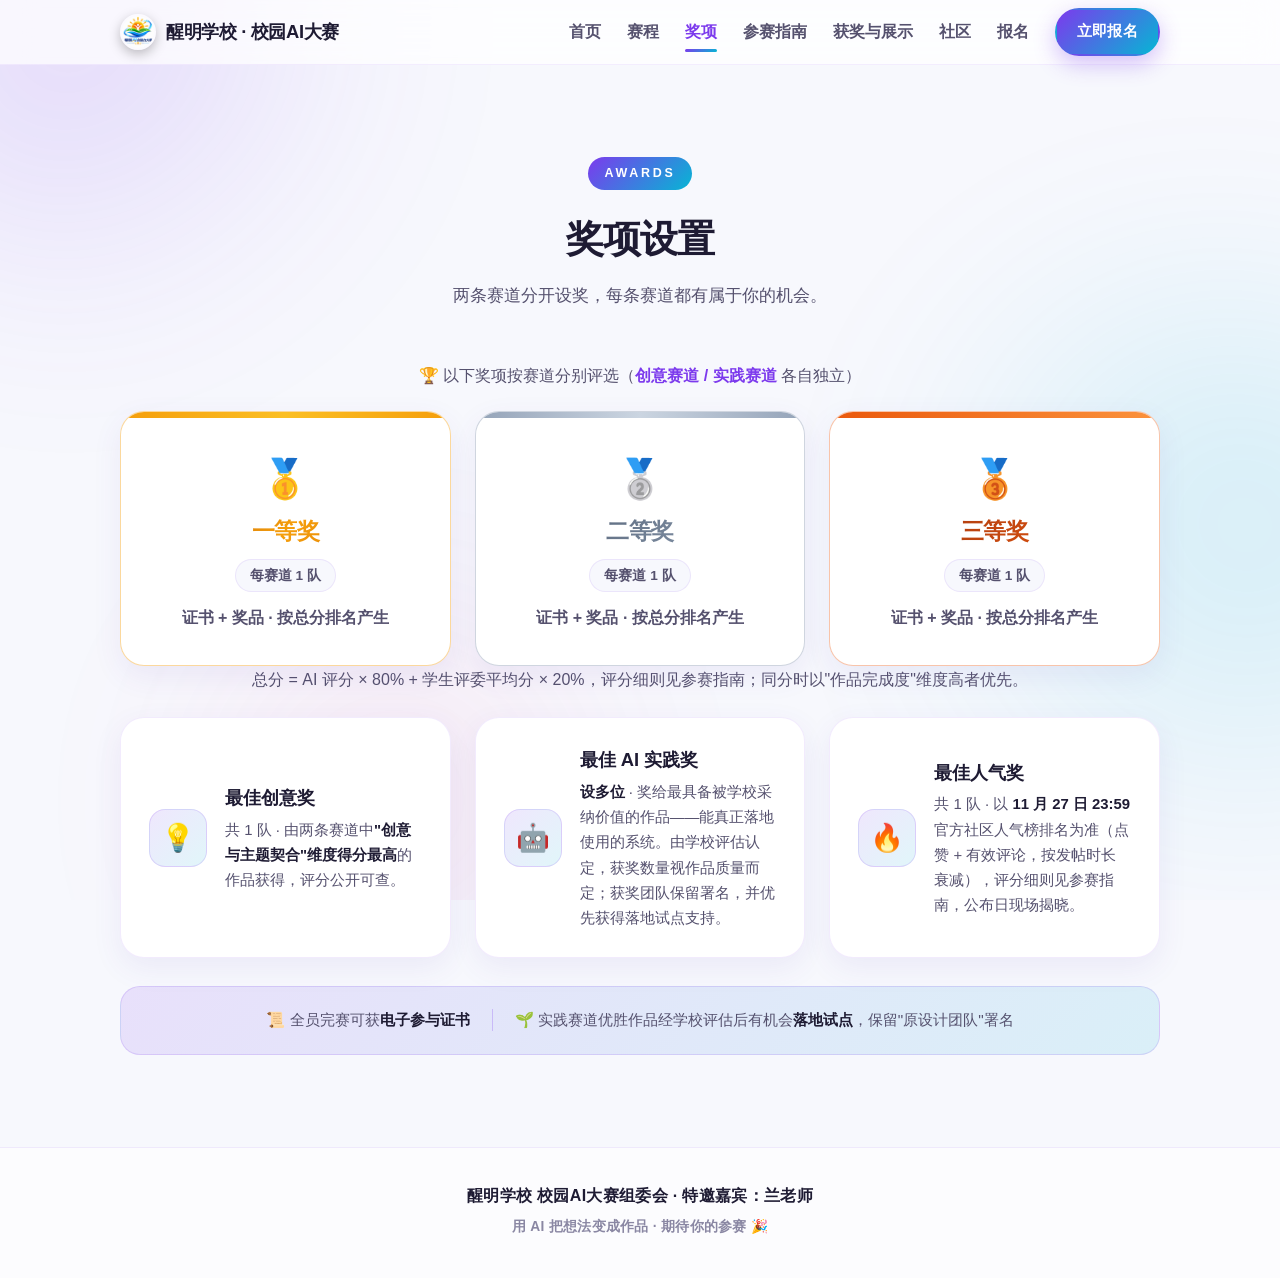
==== commit 53a9789a: "奖项调整：二等奖、三等奖由每赛道2队改为各1队" ====
--- a/awards.html
+++ b/awards.html
@@ -35,7 +35,7 @@
         <a href="results.html">获奖与展示</a>
         <a href="https://campus-ai-community.pages.dev/" target="_blank" rel="noopener">社区</a>
         <a href="register.html">报名</a>
-        <a class="btn btn-gradient btn-nav" href="https://wj.qq.com/s2/28511279/feyw/" target="_blank" rel="noopener">立即报名</a>
+        <a class="btn btn-gradient btn-nav" href="https://wj.qq.com/s2/28400248/imqo/" target="_blank" rel="noopener">立即报名</a>
       </nav>
 
       <button class="nav-toggle" id="navToggle" aria-label="展开菜单" aria-expanded="false" aria-controls="navLinks">
@@ -67,13 +67,13 @@
           <article class="card award-card award-silver reveal">
             <div class="award-medal" aria-hidden="true">🥈</div>
             <h3>二等奖</h3>
-            <p class="award-count">每赛道 2 队</p>
+            <p class="award-count">每赛道 1 队</p>
             <p class="award-desc">证书 + 奖品 · 按总分排名产生</p>
           </article>
           <article class="card award-card award-bronze reveal">
             <div class="award-medal" aria-hidden="true">🥉</div>
             <h3>三等奖</h3>
-            <p class="award-count">每赛道 2 队</p>
+            <p class="award-count">每赛道 1 队</p>
             <p class="award-desc">证书 + 奖品 · 按总分排名产生</p>
           </article>
         </div>
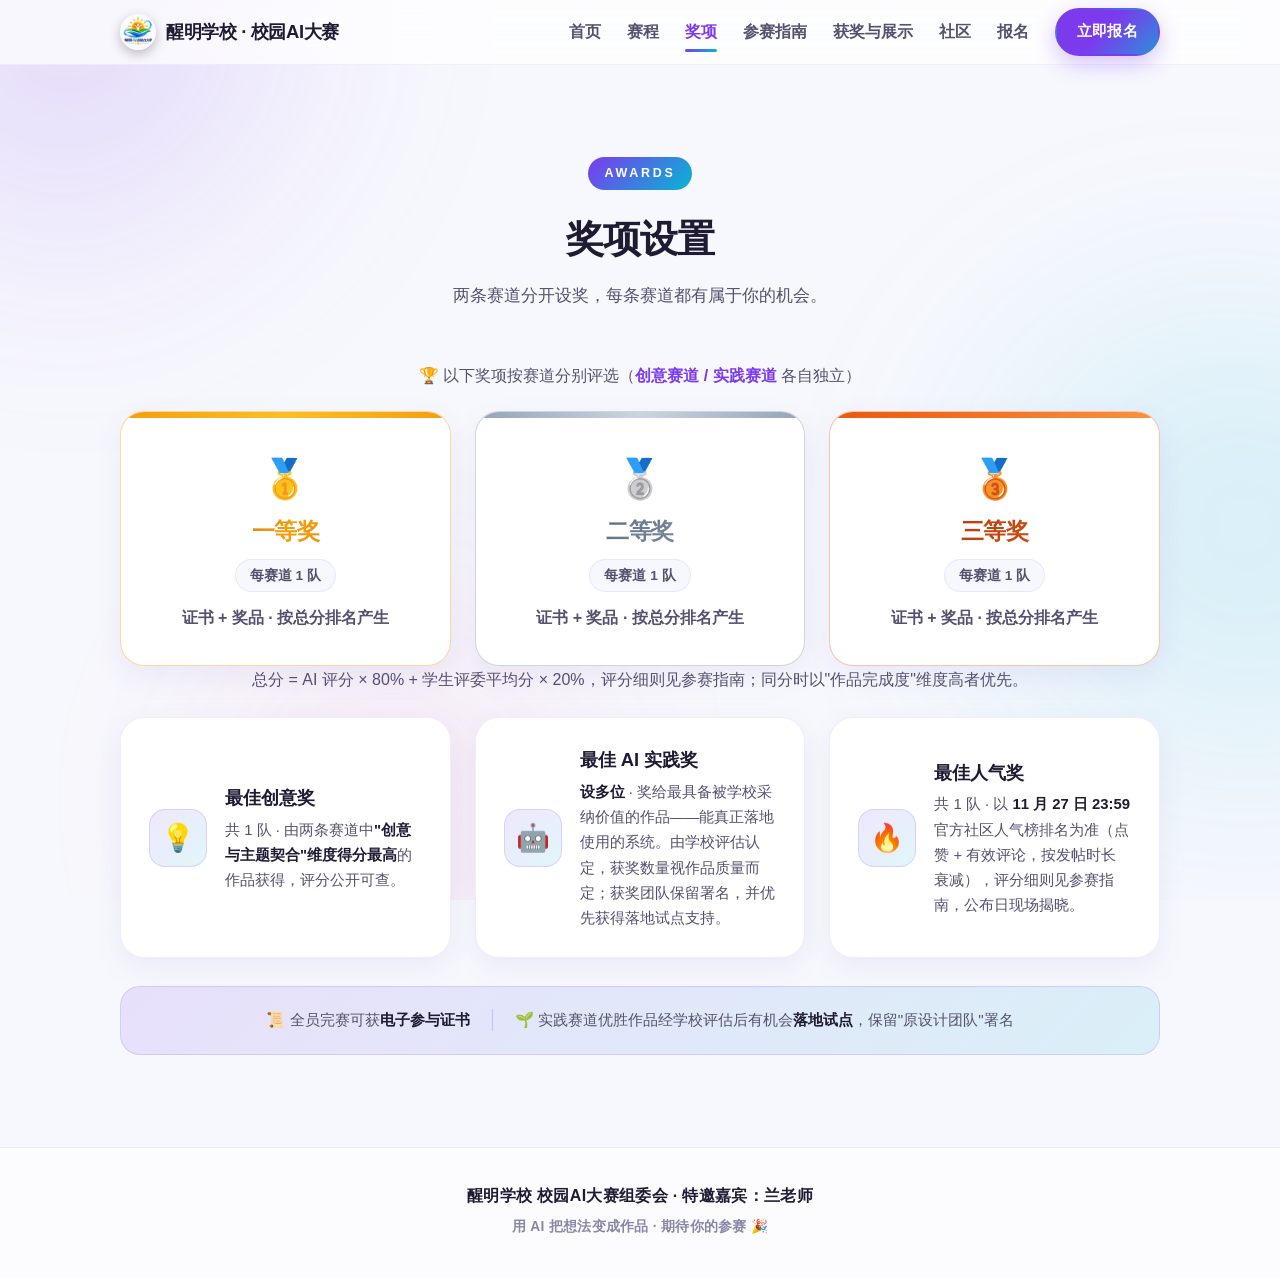
==== commit 7eb645ad: "修复立即报名按钮渐变边缘毛边（紫主导），全站静态资源加缓存版本号" ====
--- a/awards.html
+++ b/awards.html
@@ -1,126 +1,126 @@
-<!DOCTYPE html>
-<html lang="zh-CN">
-<head>
-  <meta charset="UTF-8">
-<meta http-equiv="Content-Security-Policy" content="default-src 'self'; script-src 'self' 'unsafe-inline'; style-src 'self' 'unsafe-inline'; img-src 'self' data:; connect-src 'self'; font-src 'self'; object-src 'none'; base-uri 'none'; form-action 'none'; upgrade-insecure-requests">
-<meta name="referrer" content="strict-origin-when-cross-origin">
-  <meta name="viewport" content="width=device-width, initial-scale=1.0">
-  <meta name="description" content="校园AI大赛奖项设置：两条赛道分设一二三等奖，另设最佳创意奖、最佳 AI 实践奖与最佳人气奖。">
-  <title>奖项设置 | 校园AI大赛 · 首届</title>
-  <link rel="icon" type="image/png" href="favicon.png?v=2">
-  <link rel="stylesheet" href="style.css">
-</head>
-<body>
-
-  <!-- 背景装饰渐变 blob（纯 CSS，无外部资源） -->
-  <div class="bg-blobs" aria-hidden="true">
-    <span class="blob blob-1"></span>
-    <span class="blob blob-2"></span>
-    <span class="blob blob-3"></span>
-  </div>
-
-  <!-- ========== 毛玻璃 sticky 导航（全站共享） ========== -->
-  <header class="navbar" id="navbar">
-    <div class="container nav-inner">
-      <a class="logo" href="index.html" aria-label="校园AI大赛 首页">
-        <img class="logo-badge" src="logo-badge.png?v=2" alt="醒明AI创造力大赛标志" width="36" height="36">
-        <span class="logo-text">醒明学校 · 校园AI大赛</span>
-      </a>
-
-      <nav class="nav-links" id="navLinks" aria-label="页面导航">
-        <a href="index.html">首页</a>
-        <a href="schedule.html">赛程</a>
-        <a href="awards.html" class="active" aria-current="page">奖项</a>
-        <a href="guide.html">参赛指南</a>
-        <a href="results.html">获奖与展示</a>
-        <a href="https://campus-ai-community.pages.dev/" target="_blank" rel="noopener">社区</a>
-        <a href="register.html">报名</a>
-        <a class="btn btn-gradient btn-nav" href="https://wj.qq.com/s2/28400248/imqo/" target="_blank" rel="noopener">立即报名</a>
-      </nav>
-
-      <button class="nav-toggle" id="navToggle" aria-label="展开菜单" aria-expanded="false" aria-controls="navLinks">
-        <span></span><span></span><span></span>
-      </button>
-    </div>
-  </header>
-
-  <main id="top">
-
-    <!-- ========== 奖项 ========== -->
-    <section class="section">
-      <div class="container">
-        <div class="section-head reveal">
-          <span class="section-badge">AWARDS</span>
-          <h2 class="section-title">奖项设置</h2>
-          <p class="section-sub">两条赛道分开设奖，每条赛道都有属于你的机会。</p>
-        </div>
-
-        <p class="awards-track-note reveal">🏆 以下奖项按赛道分别评选（<strong>创意赛道 / 实践赛道</strong> 各自独立）</p>
-
-        <div class="grid-3">
-          <article class="card award-card award-gold reveal">
-            <div class="award-medal" aria-hidden="true">🥇</div>
-            <h3>一等奖</h3>
-            <p class="award-count">每赛道 1 队</p>
-            <p class="award-desc">证书 + 奖品 · 按总分排名产生</p>
-          </article>
-          <article class="card award-card award-silver reveal">
-            <div class="award-medal" aria-hidden="true">🥈</div>
-            <h3>二等奖</h3>
-            <p class="award-count">每赛道 1 队</p>
-            <p class="award-desc">证书 + 奖品 · 按总分排名产生</p>
-          </article>
-          <article class="card award-card award-bronze reveal">
-            <div class="award-medal" aria-hidden="true">🥉</div>
-            <h3>三等奖</h3>
-            <p class="award-count">每赛道 1 队</p>
-            <p class="award-desc">证书 + 奖品 · 按总分排名产生</p>
-          </article>
-        </div>
-        <p class="awards-track-note reveal">总分 = AI 评分 × 80% + 学生评委平均分 × 20%，评分细则见<a href="guide.html">参赛指南</a>；同分时以"作品完成度"维度高者优先。</p>
-
-        <div class="grid-2 special-awards">
-          <article class="card special-card reveal">
-            <span class="special-emoji" aria-hidden="true">💡</span>
-            <div>
-              <h3>最佳创意奖</h3>
-              <p>共 1 队 · 由两条赛道中<strong>"创意与主题契合"维度得分最高</strong>的作品获得，评分公开可查。</p>
-            </div>
-          </article>
-          <article class="card special-card reveal">
-            <span class="special-emoji" aria-hidden="true">🤖</span>
-            <div>
-              <h3>最佳 AI 实践奖</h3>
-              <p><strong>设多位</strong> · 奖给最具备被学校采纳价值的作品——能真正落地使用的系统。由学校评估认定，获奖数量视作品质量而定；获奖团队保留署名，并优先获得落地试点支持。</p>
-            </div>
-          </article>
-          <article class="card special-card reveal">
-            <span class="special-emoji" aria-hidden="true">🔥</span>
-            <div>
-              <h3>最佳人气奖</h3>
-              <p>共 1 队 · 以 <strong>11 月 27 日 23:59</strong> <a href="https://campus-ai-community.pages.dev/#/rank" target="_blank" rel="noopener">官方社区人气榜</a>排名为准（点赞 + 有效评论，按发帖时长衰减），评分细则见<a href="guide.html">参赛指南</a>，公布日现场揭晓。</p>
-            </div>
-          </article>
-        </div>
-
-        <div class="perk-bar reveal">
-          <span class="perk-item">📜 全员完赛可获<strong>电子参与证书</strong></span>
-          <span class="perk-divider" aria-hidden="true"></span>
-          <span class="perk-item">🌱 实践赛道优胜作品经学校评估后有机会<strong>落地试点</strong>，保留"原设计团队"署名</span>
-        </div>
-      </div>
-    </section>
-
-  </main>
-
-  <!-- ========== 页脚（全站共享） ========== -->
-  <footer class="footer">
-    <div class="container">
-      <p>醒明学校 校园AI大赛组委会 · 特邀嘉宾：兰老师</p>
-      <p class="footer-small">用 AI 把想法变成作品 · 期待你的参赛 🎉</p>
-    </div>
-  </footer>
-
-  <script src="main.js"></script>
-</body>
-</html>
+<!DOCTYPE html>
+<html lang="zh-CN">
+<head>
+  <meta charset="UTF-8">
+<meta http-equiv="Content-Security-Policy" content="default-src 'self'; script-src 'self' 'unsafe-inline'; style-src 'self' 'unsafe-inline'; img-src 'self' data:; connect-src 'self'; font-src 'self'; object-src 'none'; base-uri 'none'; form-action 'none'; upgrade-insecure-requests">
+<meta name="referrer" content="strict-origin-when-cross-origin">
+  <meta name="viewport" content="width=device-width, initial-scale=1.0">
+  <meta name="description" content="校园AI大赛奖项设置：两条赛道分设一二三等奖，另设最佳创意奖、最佳 AI 实践奖与最佳人气奖。">
+  <title>奖项设置 | 校园AI大赛 · 首届</title>
+  <link rel="icon" type="image/png" href="favicon.png?v=2">
+  <link rel="stylesheet" href="style.css?v=2">
+</head>
+<body>
+
+  <!-- 背景装饰渐变 blob（纯 CSS，无外部资源） -->
+  <div class="bg-blobs" aria-hidden="true">
+    <span class="blob blob-1"></span>
+    <span class="blob blob-2"></span>
+    <span class="blob blob-3"></span>
+  </div>
+
+  <!-- ========== 毛玻璃 sticky 导航（全站共享） ========== -->
+  <header class="navbar" id="navbar">
+    <div class="container nav-inner">
+      <a class="logo" href="index.html" aria-label="校园AI大赛 首页">
+        <img class="logo-badge" src="logo-badge.png?v=2" alt="醒明AI创造力大赛标志" width="36" height="36">
+        <span class="logo-text">醒明学校 · 校园AI大赛</span>
+      </a>
+
+      <nav class="nav-links" id="navLinks" aria-label="页面导航">
+        <a href="index.html">首页</a>
+        <a href="schedule.html">赛程</a>
+        <a href="awards.html" class="active" aria-current="page">奖项</a>
+        <a href="guide.html">参赛指南</a>
+        <a href="results.html">获奖与展示</a>
+        <a href="https://campus-ai-community.pages.dev/" target="_blank" rel="noopener">社区</a>
+        <a href="register.html">报名</a>
+        <a class="btn btn-gradient btn-nav" href="https://wj.qq.com/s2/28400248/imqo/" target="_blank" rel="noopener">立即报名</a>
+      </nav>
+
+      <button class="nav-toggle" id="navToggle" aria-label="展开菜单" aria-expanded="false" aria-controls="navLinks">
+        <span></span><span></span><span></span>
+      </button>
+    </div>
+  </header>
+
+  <main id="top">
+
+    <!-- ========== 奖项 ========== -->
+    <section class="section">
+      <div class="container">
+        <div class="section-head reveal">
+          <span class="section-badge">AWARDS</span>
+          <h2 class="section-title">奖项设置</h2>
+          <p class="section-sub">两条赛道分开设奖，每条赛道都有属于你的机会。</p>
+        </div>
+
+        <p class="awards-track-note reveal">🏆 以下奖项按赛道分别评选（<strong>创意赛道 / 实践赛道</strong> 各自独立）</p>
+
+        <div class="grid-3">
+          <article class="card award-card award-gold reveal">
+            <div class="award-medal" aria-hidden="true">🥇</div>
+            <h3>一等奖</h3>
+            <p class="award-count">每赛道 1 队</p>
+            <p class="award-desc">证书 + 奖品 · 按总分排名产生</p>
+          </article>
+          <article class="card award-card award-silver reveal">
+            <div class="award-medal" aria-hidden="true">🥈</div>
+            <h3>二等奖</h3>
+            <p class="award-count">每赛道 1 队</p>
+            <p class="award-desc">证书 + 奖品 · 按总分排名产生</p>
+          </article>
+          <article class="card award-card award-bronze reveal">
+            <div class="award-medal" aria-hidden="true">🥉</div>
+            <h3>三等奖</h3>
+            <p class="award-count">每赛道 1 队</p>
+            <p class="award-desc">证书 + 奖品 · 按总分排名产生</p>
+          </article>
+        </div>
+        <p class="awards-track-note reveal">总分 = AI 评分 × 80% + 学生评委平均分 × 20%，评分细则见<a href="guide.html">参赛指南</a>；同分时以"作品完成度"维度高者优先。</p>
+
+        <div class="grid-2 special-awards">
+          <article class="card special-card reveal">
+            <span class="special-emoji" aria-hidden="true">💡</span>
+            <div>
+              <h3>最佳创意奖</h3>
+              <p>共 1 队 · 由两条赛道中<strong>"创意与主题契合"维度得分最高</strong>的作品获得，评分公开可查。</p>
+            </div>
+          </article>
+          <article class="card special-card reveal">
+            <span class="special-emoji" aria-hidden="true">🤖</span>
+            <div>
+              <h3>最佳 AI 实践奖</h3>
+              <p><strong>设多位</strong> · 奖给最具备被学校采纳价值的作品——能真正落地使用的系统。由学校评估认定，获奖数量视作品质量而定；获奖团队保留署名，并优先获得落地试点支持。</p>
+            </div>
+          </article>
+          <article class="card special-card reveal">
+            <span class="special-emoji" aria-hidden="true">🔥</span>
+            <div>
+              <h3>最佳人气奖</h3>
+              <p>共 1 队 · 以 <strong>11 月 27 日 23:59</strong> <a href="https://campus-ai-community.pages.dev/#/rank" target="_blank" rel="noopener">官方社区人气榜</a>排名为准（点赞 + 有效评论，按发帖时长衰减），评分细则见<a href="guide.html">参赛指南</a>，公布日现场揭晓。</p>
+            </div>
+          </article>
+        </div>
+
+        <div class="perk-bar reveal">
+          <span class="perk-item">📜 全员完赛可获<strong>电子参与证书</strong></span>
+          <span class="perk-divider" aria-hidden="true"></span>
+          <span class="perk-item">🌱 实践赛道优胜作品经学校评估后有机会<strong>落地试点</strong>，保留"原设计团队"署名</span>
+        </div>
+      </div>
+    </section>
+
+  </main>
+
+  <!-- ========== 页脚（全站共享） ========== -->
+  <footer class="footer">
+    <div class="container">
+      <p>醒明学校 校园AI大赛组委会 · 特邀嘉宾：兰老师</p>
+      <p class="footer-small">用 AI 把想法变成作品 · 期待你的参赛 🎉</p>
+    </div>
+  </footer>
+
+  <script src="main.js?v=2"></script>
+</body>
+</html>
--- a/style.css
+++ b/style.css
@@ -1,1348 +1,1348 @@
-/* =====================================================
-   校园AI大赛 · B 版（明亮渐变活力风）
-   主色渐变：linear-gradient(135deg, #7c3aed, #06b6d4)
-   无外部资源，装饰全部由 CSS 完成
-   ===================================================== */
-
-/* ---------- 变量与基础 ---------- */
-:root {
-  --grad-main: linear-gradient(135deg, #7c3aed, #06b6d4);
-  --grad-soft: linear-gradient(135deg, rgba(124, 58, 237, .12), rgba(6, 182, 212, .12));
-  --c-primary: #7c3aed;
-  --c-cyan: #06b6d4;
-  --c-pink: #ec4899;
-  --c-ink: #1e1b33;
-  --c-ink-soft: #55516e;
-  --c-muted: #8a87a3;
-  --c-bg: #f7f8fd;
-  --c-card: #ffffff;
-  --c-border: rgba(124, 58, 237, .10);
-  --shadow-card: 0 10px 30px rgba(94, 62, 181, .08);
-  --shadow-card-hover: 0 18px 44px rgba(94, 62, 181, .16);
-  --radius-lg: 24px;
-  --radius-md: 20px;
-  --nav-h: 64px;
-}
-
-* { margin: 0; padding: 0; box-sizing: border-box; }
-
-html { scroll-behavior: smooth; scroll-padding-top: calc(var(--nav-h) + 12px); }
-
-body {
-  font-family: -apple-system, BlinkMacSystemFont, "Segoe UI", "PingFang SC",
-    "Hiragino Sans GB", "Microsoft YaHei", "Noto Sans SC", sans-serif;
-  background: var(--c-bg);
-  color: var(--c-ink);
-  line-height: 1.7;
-  overflow-x: hidden;
-  -webkit-font-smoothing: antialiased;
-}
-
-img { max-width: 100%; display: block; }
-a { color: inherit; text-decoration: none; }
-ul, ol { list-style: none; }
-strong { color: var(--c-ink); }
-
-.container {
-  width: 100%;
-  max-width: 1080px;
-  margin: 0 auto;
-  padding: 0 20px;
-}
-.container-narrow { max-width: 760px; }
-
-/* ---------- 背景渐变 blob ---------- */
-.bg-blobs {
-  position: fixed;
-  inset: 0;
-  z-index: -1;
-  overflow: hidden;
-  pointer-events: none;
-}
-.blob {
-  position: absolute;
-  border-radius: 50%;
-  filter: blur(110px);
-  opacity: .22;
-}
-.blob-1 {
-  width: 520px; height: 520px;
-  top: -160px; left: -120px;
-  background: radial-gradient(circle at 30% 30%, #7c3aed, transparent 70%);
-}
-.blob-2 {
-  width: 620px; height: 620px;
-  top: 30%; right: -220px;
-  background: radial-gradient(circle at 60% 40%, #06b6d4, transparent 70%);
-  opacity: .18;
-}
-.blob-3 {
-  width: 480px; height: 480px;
-  bottom: -140px; left: 12%;
-  background: radial-gradient(circle at 50% 50%, #ec4899, transparent 70%);
-  opacity: .14;
-}
-
-/* ---------- 按钮 ---------- */
-.btn {
-  display: inline-flex;
-  align-items: center;
-  justify-content: center;
-  gap: 8px;
-  padding: 12px 26px;
-  border-radius: 999px;
-  font-size: 1rem;
-  font-weight: 700;
-  letter-spacing: .02em;
-  border: 2px solid transparent;
-  cursor: pointer;
-  transition: transform .25s ease, box-shadow .25s ease, background-color .25s ease;
-}
-.btn-lg { padding: 15px 34px; font-size: 1.08rem; }
-.btn:active { transform: scale(.97); }
-
-.btn-gradient {
-  background: var(--grad-main);
-  color: #fff;
-  box-shadow: 0 8px 22px rgba(124, 58, 237, .32);
-}
-.btn-gradient:hover {
-  transform: translateY(-2px);
-  box-shadow: 0 12px 28px rgba(124, 58, 237, .42);
-}
-
-.btn-outline {
-  background: #fff;
-  color: var(--c-primary);
-  border-color: rgba(124, 58, 237, .35);
-}
-.btn-outline:hover {
-  transform: translateY(-2px);
-  border-color: var(--c-primary);
-  box-shadow: 0 10px 24px rgba(124, 58, 237, .14);
-}
-
-.btn-white {
-  background: #fff;
-  color: var(--c-primary);
-  box-shadow: 0 8px 24px rgba(20, 10, 60, .25);
-}
-.btn-white:hover { transform: translateY(-2px); box-shadow: 0 12px 30px rgba(20, 10, 60, .32); }
-
-/* ---------- 渐变文字 ---------- */
-.grad-text {
-  background: var(--grad-main);
-  -webkit-background-clip: text;
-  background-clip: text;
-  color: transparent;
-}
-
-/* =====================================================
-   1. 毛玻璃 sticky 导航
-   ===================================================== */
-.navbar {
-  position: sticky;
-  top: 0;
-  z-index: 100;
-  background: rgba(255, 255, 255, .72);
-  backdrop-filter: blur(16px);
-  -webkit-backdrop-filter: blur(16px);
-  border-bottom: 1px solid rgba(124, 58, 237, .08);
-}
-
-.nav-inner {
-  height: var(--nav-h);
-  display: flex;
-  align-items: center;
-  justify-content: space-between;
-  gap: 16px;
-}
-
-.logo {
-  display: flex;
-  align-items: center;
-  gap: 10px;
-  font-weight: 900;
-  font-size: 1.15rem;
-  letter-spacing: -0.02em;
-  white-space: nowrap;
-}
-.logo-mark {
-  display: grid;
-  place-items: center;
-  width: 36px; height: 36px;
-  border-radius: 12px;
-  background: var(--grad-main);
-  color: #fff;
-  font-size: .85rem;
-  font-weight: 900;
-  letter-spacing: 0;
-  box-shadow: 0 6px 16px rgba(124, 58, 237, .35);
-}
-
-.logo-badge {
-  width: 36px; height: 36px;
-  border-radius: 50%;
-  object-fit: cover;
-  border: 2px solid rgba(255, 255, 255, .4);
-  box-shadow: 0 4px 12px rgba(0, 0, 0, .25);
-  flex-shrink: 0;
-}
-
-.nav-links {
-  display: flex;
-  align-items: center;
-  gap: 26px;
-  font-weight: 600;
-}
-.nav-links > a:not(.btn) {
-  position: relative;
-  color: var(--c-ink-soft);
-  padding: 4px 0;
-  transition: color .2s ease;
-}
-.nav-links > a:not(.btn)::after {
-  content: "";
-  position: absolute;
-  left: 0; bottom: -2px;
-  width: 100%; height: 3px;
-  border-radius: 3px;
-  background: var(--grad-main);
-  transform: scaleX(0);
-  transform-origin: left;
-  transition: transform .25s ease;
-}
-.nav-links > a:not(.btn):hover { color: var(--c-primary); }
-.nav-links > a:not(.btn):hover::after { transform: scaleX(1); }
-.btn-nav { padding: 9px 20px; font-size: .92rem; }
-
-.nav-toggle {
-  display: none;
-  flex-direction: column;
-  justify-content: center;
-  gap: 5px;
-  width: 42px; height: 42px;
-  padding: 10px;
-  border: 1px solid var(--c-border);
-  border-radius: 12px;
-  background: #fff;
-  cursor: pointer;
-}
-.nav-toggle span {
-  display: block;
-  height: 2px;
-  width: 100%;
-  border-radius: 2px;
-  background: var(--c-ink);
-  transition: transform .25s ease, opacity .25s ease;
-}
-.nav-toggle.open span:nth-child(1) { transform: translateY(7px) rotate(45deg); }
-.nav-toggle.open span:nth-child(2) { opacity: 0; }
-.nav-toggle.open span:nth-child(3) { transform: translateY(-7px) rotate(-45deg); }
-
-/* =====================================================
-   2. Hero
-   ===================================================== */
-.hero {
-  padding: calc(64px - var(--nav-h) + 96px) 0 96px; /* 96px 顶部留白 */
-  padding-top: 96px;
-  text-align: center;
-}
-
-.hero-tag {
-  display: inline-block;
-  padding: 8px 18px;
-  border-radius: 999px;
-  background: var(--grad-soft);
-  border: 1px solid rgba(124, 58, 237, .22);
-  color: var(--c-primary);
-  font-weight: 700;
-  font-size: .95rem;
-  letter-spacing: .04em;
-}
-
-.hero-title {
-  margin: 26px auto 18px;
-  font-size: clamp(2.4rem, 7vw, 4.2rem);
-  font-weight: 900;
-  line-height: 1.18;
-  letter-spacing: -0.03em;
-}
-
-.hero-sub {
-  max-width: 560px;
-  margin: 0 auto;
-  font-size: 1.12rem;
-  color: var(--c-ink-soft);
-}
-
-.hero-actions {
-  margin-top: 34px;
-  display: flex;
-  flex-wrap: wrap;
-  justify-content: center;
-  gap: 16px;
-}
-
-/* 倒计时卡片 */
-.countdown-card {
-  max-width: 560px;
-  margin: 52px auto 0;
-  padding: 28px 24px 22px;
-  background: var(--c-card);
-  border: 1px solid var(--c-border);
-  border-radius: var(--radius-lg);
-  box-shadow: var(--shadow-card);
-}
-.countdown-label { font-weight: 800; letter-spacing: .06em; color: var(--c-ink-soft); }
-.countdown {
-  margin-top: 16px;
-  display: flex;
-  align-items: flex-end;
-  justify-content: center;
-  gap: 10px;
-}
-.cd-unit { display: flex; flex-direction: column; align-items: center; gap: 2px; }
-.cd-num {
-  min-width: 64px;
-  padding: 10px 8px;
-  font-size: 2.1rem;
-  font-weight: 900;
-  font-variant-numeric: tabular-nums;
-  letter-spacing: -0.02em;
-  color: var(--c-primary);
-  background: var(--c-bg);
-  border: 1px solid var(--c-border);
-  border-radius: 14px;
-  transition: transform .12s ease;
-}
-.cd-num.tick { transform: scale(1.06); }
-.cd-name { font-size: .82rem; color: var(--c-muted); }
-.cd-sep {
-  font-size: 1.6rem;
-  font-weight: 900;
-  color: rgba(124, 58, 237, .4);
-  padding-bottom: 26px;
-}
-.countdown-deadline { margin-top: 14px; font-size: .9rem; color: var(--c-muted); }
-
-/* =====================================================
-   分区标题（徽章 + 大标题 + 副标）
-   ===================================================== */
-.section { padding: 92px 0; }
-
-.section-head { text-align: center; margin-bottom: 52px; }
-
-.section-badge {
-  display: inline-block;
-  padding: 6px 16px;
-  border-radius: 999px;
-  background: var(--grad-main);
-  color: #fff;
-  font-size: .78rem;
-  font-weight: 800;
-  letter-spacing: .22em;
-}
-.section-title {
-  margin-top: 16px;
-  font-size: clamp(1.7rem, 4.5vw, 2.4rem);
-  font-weight: 900;
-  letter-spacing: -0.02em;
-}
-.section-sub {
-  margin-top: 10px;
-  color: var(--c-ink-soft);
-  font-size: 1.05rem;
-}
-
-/* ---------- 通用卡片 ---------- */
-.card {
-  background: var(--c-card);
-  border: 1px solid var(--c-border);
-  border-radius: var(--radius-lg);
-  box-shadow: var(--shadow-card);
-  padding: 34px 28px;
-  transition: transform .3s ease, box-shadow .3s ease;
-}
-.card:hover { transform: translateY(-6px); box-shadow: var(--shadow-card-hover); }
-
-.grid-3 {
-  display: grid;
-  grid-template-columns: repeat(3, 1fr);
-  gap: 24px;
-}
-.grid-2 {
-  display: grid;
-  grid-template-columns: repeat(2, 1fr);
-  gap: 24px;
-}
-
-/* =====================================================
-   3. 大赛初衷
-   ===================================================== */
-.purpose-card { text-align: center; }
-.card-emoji {
-  width: 68px; height: 68px;
-  margin: 0 auto 18px;
-  display: grid;
-  place-items: center;
-  font-size: 2rem;
-  border-radius: 20px;
-  background: var(--grad-soft);
-  border: 1px solid rgba(124, 58, 237, .14);
-}
-.purpose-card h3 { font-size: 1.25rem; font-weight: 800; letter-spacing: -0.01em; }
-.purpose-card p { margin-top: 10px; color: var(--c-ink-soft); font-size: .97rem; }
-
-/* =====================================================
-   4. 赛道
-   ===================================================== */
-.track-card { position: relative; overflow: hidden; }
-.track-card::before {
-  content: "";
-  position: absolute;
-  inset: 0 0 auto 0;
-  height: 6px;
-}
-.track-creative::before { background: linear-gradient(90deg, #7c3aed, #a78bfa); }
-.track-practice::before { background: linear-gradient(90deg, #06b6d4, #67e8f9); }
-
-.track-creative { border-color: rgba(124, 58, 237, .35); box-shadow: 0 10px 30px rgba(124, 58, 237, .12); }
-.track-practice { border-color: rgba(6, 182, 212, .35); box-shadow: 0 10px 30px rgba(6, 182, 212, .12); }
-
-.track-icon { font-size: 2.2rem; }
-.track-card h3 { margin-top: 10px; font-size: 1.5rem; font-weight: 900; letter-spacing: -0.02em; }
-.track-creative h3 { color: #6d28d9; }
-.track-practice h3 { color: #0891b2; }
-.track-desc { margin: 10px 0 18px; color: var(--c-ink-soft); }
-
-.track-list li {
-  position: relative;
-  padding: 9px 0 9px 30px;
-  border-top: 1px dashed rgba(124, 58, 237, .14);
-  color: var(--c-ink-soft);
-  font-size: .97rem;
-}
-.track-list li::before {
-  content: "✦";
-  position: absolute;
-  left: 6px;
-  color: var(--c-primary);
-}
-.track-practice .track-list li::before { color: var(--c-cyan); }
-
-.tracks-note {
-  margin-top: 30px;
-  text-align: center;
-  font-size: 1.05rem;
-  color: var(--c-ink-soft);
-}
-.tracks-note strong { color: var(--c-primary); }
-
-/* =====================================================
-   5. 赛程时间轴
-   ===================================================== */
-.timeline { position: relative; max-width: 720px; margin: 0 auto; }
-
-.timeline-group { position: relative; padding-left: 34px; }
-.timeline-group + .timeline-group { margin-top: 44px; }
-
-/* 渐变竖线 */
-.timeline::before {
-  content: "";
-  position: absolute;
-  top: 8px; bottom: 8px;
-  left: 10px;
-  width: 4px;
-  border-radius: 4px;
-  background: var(--grad-main);
-  opacity: .85;
-}
-
-.timeline-group-title {
-  position: relative;
-  display: flex;
-  align-items: center;
-  gap: 12px;
-  margin-bottom: 20px;
-  font-size: 1.3rem;
-  font-weight: 900;
-  letter-spacing: -0.01em;
-}
-.group-dot {
-  position: absolute;
-  left: -34px;
-  width: 24px; height: 24px;
-  border-radius: 50%;
-  background: var(--grad-main);
-  border: 5px solid var(--c-bg);
-  box-shadow: 0 0 0 2px rgba(124, 58, 237, .25);
-}
-
-.timeline-list { display: flex; flex-direction: column; gap: 14px; }
-
-.timeline-item {
-  display: flex;
-  align-items: flex-start;
-  gap: 16px;
-  padding: 18px 20px;
-  background: var(--c-card);
-  border: 1px solid var(--c-border);
-  border-radius: 18px;
-  box-shadow: var(--shadow-card);
-  transition: transform .3s ease, box-shadow .3s ease;
-}
-.timeline-item:hover { transform: translateY(-3px); box-shadow: var(--shadow-card-hover); }
-
-.date-badge {
-  flex: 0 0 auto;
-  min-width: 92px;
-  text-align: center;
-  padding: 7px 12px;
-  border-radius: 12px;
-  background: var(--grad-soft);
-  border: 1px solid rgba(124, 58, 237, .2);
-  color: var(--c-primary);
-  font-weight: 900;
-  font-variant-numeric: tabular-nums;
-  font-size: .95rem;
-  letter-spacing: .01em;
-}
-.timeline-body h4 { font-size: 1.08rem; font-weight: 800; letter-spacing: -0.01em; }
-.timeline-body p { margin-top: 4px; color: var(--c-ink-soft); font-size: .93rem; }
-.timeline-body em { font-style: normal; color: var(--c-pink); font-weight: 700; }
-
-/* =====================================================
-   6. 评委
-   ===================================================== */
-.judges-grid { margin-bottom: 24px; }
-
-.judge-card { text-align: center; }
-.judge-avatar {
-  width: 76px; height: 76px;
-  margin: 0 auto 16px;
-  display: grid;
-  place-items: center;
-  font-size: 2.2rem;
-  border-radius: 50%;
-  background: var(--grad-soft);
-  border: 1px solid rgba(124, 58, 237, .16);
-}
-.judge-card h3 { font-size: 1.2rem; font-weight: 800; }
-.badge-mini {
-  display: inline-block;
-  margin-left: 6px;
-  padding: 2px 9px;
-  border-radius: 999px;
-  font-size: .68rem;
-  font-weight: 700;
-  vertical-align: middle;
-  color: var(--c-pink);
-  background: rgba(236, 72, 153, .1);
-  border: 1px solid rgba(236, 72, 153, .3);
-  letter-spacing: .05em;
-}
-.judge-role {
-  margin-top: 4px;
-  font-size: .86rem;
-  font-weight: 700;
-  background: var(--grad-main);
-  -webkit-background-clip: text;
-  background-clip: text;
-  color: transparent;
-}
-.judge-card p:last-child { margin-top: 8px; color: var(--c-ink-soft); font-size: .93rem; }
-
-/* AI 开发要求卡 */
-.rule-card {
-  border: 1.5px dashed rgba(124, 58, 237, .35);
-  background: linear-gradient(135deg, rgba(124, 58, 237, .05), rgba(6, 182, 212, .05));
-}
-.rule-head { display: flex; align-items: center; gap: 10px; margin-bottom: 14px; }
-.rule-icon { font-size: 1.5rem; }
-.rule-card h3 { font-size: 1.25rem; font-weight: 900; letter-spacing: -0.01em; }
-.rule-list li {
-  position: relative;
-  padding: 7px 0 7px 28px;
-  color: var(--c-ink-soft);
-  font-size: .97rem;
-}
-.rule-list li::before {
-  content: "✓";
-  position: absolute;
-  left: 2px;
-  font-weight: 900;
-  color: var(--c-primary);
-}
-
-/* =====================================================
-   7. 奖项
-   ===================================================== */
-.awards-track-note {
-  margin-bottom: 22px;
-  text-align: center;
-  color: var(--c-ink-soft);
-}
-.awards-track-note strong { color: var(--c-primary); }
-
-.award-card { text-align: center; position: relative; overflow: hidden; }
-.award-card::before {
-  content: "";
-  position: absolute;
-  inset: 0 0 auto 0;
-  height: 6px;
-}
-.award-gold::before { background: linear-gradient(90deg, #f59e0b, #fbbf24, #f59e0b); }
-.award-gold { border-color: rgba(245, 158, 11, .4); }
-.award-gold h3 {
-  background: linear-gradient(135deg, #b45309, #f59e0b, #d97706);
-  -webkit-background-clip: text;
-  background-clip: text;
-  color: transparent;
-}
-.award-silver::before { background: linear-gradient(90deg, #94a3b8, #cbd5e1, #94a3b8); }
-.award-silver { border-color: rgba(148, 163, 184, .45); }
-.award-silver h3 {
-  background: linear-gradient(135deg, #475569, #94a3b8);
-  -webkit-background-clip: text;
-  background-clip: text;
-  color: transparent;
-}
-.award-bronze::before { background: linear-gradient(90deg, #ea580c, #fb923c); }
-.award-bronze { border-color: rgba(234, 88, 12, .35); }
-.award-bronze h3 {
-  background: linear-gradient(135deg, #9a3412, #ea580c);
-  -webkit-background-clip: text;
-  background-clip: text;
-  color: transparent;
-}
-
-.award-medal { font-size: 2.4rem; }
-.award-card h3 { font-size: 1.45rem; font-weight: 900; letter-spacing: -0.02em; }
-.award-count {
-  margin-top: 8px;
-  display: inline-block;
-  padding: 4px 14px;
-  border-radius: 999px;
-  background: var(--c-bg);
-  border: 1px solid var(--c-border);
-  font-size: .85rem;
-  font-weight: 700;
-  color: var(--c-ink-soft);
-}
-.award-desc { margin-top: 12px; color: var(--c-ink-soft); font-weight: 600; }
-
-/* 单项奖 */
-.special-awards { margin-top: 24px; grid-template-columns: repeat(3, 1fr); }
-.special-card {
-  display: flex;
-  align-items: center;
-  gap: 18px;
-  padding: 26px 28px;
-}
-.special-emoji {
-  flex: 0 0 auto;
-  width: 58px; height: 58px;
-  display: grid;
-  place-items: center;
-  font-size: 1.7rem;
-  border-radius: 16px;
-  background: var(--grad-soft);
-  border: 1px solid rgba(124, 58, 237, .16);
-}
-.special-card h3 { font-size: 1.15rem; font-weight: 800; }
-.special-card p { margin-top: 4px; color: var(--c-ink-soft); font-size: .93rem; }
-
-/* 完赛福利条 */
-.perk-bar {
-  margin-top: 28px;
-  display: flex;
-  align-items: center;
-  justify-content: center;
-  flex-wrap: wrap;
-  gap: 14px 22px;
-  padding: 20px 26px;
-  border-radius: var(--radius-md);
-  background: var(--grad-soft);
-  border: 1px solid rgba(124, 58, 237, .16);
-  text-align: center;
-  color: var(--c-ink-soft);
-  font-size: .96rem;
-}
-.perk-divider {
-  width: 1px;
-  height: 22px;
-  background: rgba(124, 58, 237, .25);
-}
-
-/* =====================================================
-   8. FAQ 手风琴
-   ===================================================== */
-.faq-list { display: flex; flex-direction: column; gap: 14px; }
-
-.faq-item {
-  background: var(--c-card);
-  border: 1px solid var(--c-border);
-  border-radius: var(--radius-md);
-  box-shadow: var(--shadow-card);
-  overflow: hidden;
-  transition: box-shadow .3s ease;
-}
-.faq-item:hover { box-shadow: var(--shadow-card-hover); }
-.faq-item[open] { border-color: rgba(124, 58, 237, .35); }
-
-.faq-item summary {
-  display: flex;
-  align-items: center;
-  justify-content: space-between;
-  gap: 14px;
-  padding: 19px 22px;
-  cursor: pointer;
-  font-weight: 800;
-  font-size: 1.02rem;
-  letter-spacing: -0.01em;
-  list-style: none;
-  user-select: none;
-}
-.faq-item summary::-webkit-details-marker { display: none; }
-
-.faq-arrow {
-  flex: 0 0 auto;
-  width: 30px; height: 30px;
-  display: grid;
-  place-items: center;
-  border-radius: 50%;
-  background: var(--grad-soft);
-  color: var(--c-primary);
-  font-size: .85rem;
-  transition: transform .3s ease;
-}
-.faq-item[open] .faq-arrow { transform: rotate(180deg); }
-
-.faq-a {
-  padding: 0 22px 20px;
-  color: var(--c-ink-soft);
-  font-size: .96rem;
-}
-.faq-a p { border-top: 1px dashed var(--c-border); padding-top: 14px; }
-
-/* =====================================================
-   9. 报名大区块
-   ===================================================== */
-.signup-section { padding-bottom: 100px; }
-
-.signup-box {
-  display: flex;
-  align-items: center;
-  justify-content: space-between;
-  gap: 40px;
-  padding: 60px 56px;
-  border-radius: 32px;
-  background: var(--grad-main);
-  color: #fff;
-  box-shadow: 0 24px 60px rgba(94, 62, 181, .35);
-  position: relative;
-  overflow: hidden;
-}
-/* 渐变底上的柔和光斑 */
-.signup-box::before,
-.signup-box::after {
-  content: "";
-  position: absolute;
-  border-radius: 50%;
-  background: rgba(255, 255, 255, .14);
-  filter: blur(60px);
-  pointer-events: none;
-}
-.signup-box::before { width: 300px; height: 300px; top: -120px; right: -60px; }
-.signup-box::after { width: 240px; height: 240px; bottom: -110px; left: -60px; }
-
-.signup-info { position: relative; z-index: 1; max-width: 520px; }
-
-.signup-badge {
-  display: inline-block;
-  padding: 6px 16px;
-  border-radius: 999px;
-  background: rgba(255, 255, 255, .16);
-  border: 1px solid rgba(255, 255, 255, .35);
-  font-size: .78rem;
-  font-weight: 800;
-  letter-spacing: .22em;
-}
-.signup-title {
-  margin-top: 16px;
-  font-size: clamp(1.8rem, 4.5vw, 2.5rem);
-  font-weight: 900;
-  letter-spacing: -0.02em;
-}
-.signup-sub { margin-top: 12px; font-size: 1.05rem; opacity: .95; }
-.signup-info .btn { margin-top: 26px; }
-.signup-contact { margin-top: 18px; font-size: .9rem; opacity: .85; }
-
-.signup-qr {
-  position: relative;
-  z-index: 1;
-  text-align: center;
-  flex: 0 0 auto;
-}
-.qr-placeholder {
-  width: 168px;
-  height: 168px;
-  display: grid;
-  place-items: center;
-  align-content: center;
-  gap: 6px;
-  border: 2px dashed rgba(255, 255, 255, .6);
-  border-radius: 20px;
-  background: rgba(255, 255, 255, .08);
-  font-size: 1.6rem;
-  letter-spacing: .1em;
-}
-.qr-placeholder p { font-size: .9rem; font-weight: 700; letter-spacing: .08em; }
-.qr-tip { margin-top: 12px; font-size: .88rem; opacity: .9; }
-
-/* =====================================================
-   10. 页脚
-   ===================================================== */
-.footer {
-  padding: 34px 0 40px;
-  border-top: 1px solid var(--c-border);
-  text-align: center;
-  background: rgba(255, 255, 255, .6);
-}
-.footer p { font-weight: 700; letter-spacing: .02em; }
-.footer-small { margin-top: 6px; font-size: .86rem; font-weight: 500; color: var(--c-muted); }
-
-/* =====================================================
-   动效：渐入
-   ===================================================== */
-.reveal {
-  opacity: 0;
-  transform: translateY(26px);
-  transition: opacity .7s ease, transform .7s ease;
-}
-.reveal.visible { opacity: 1; transform: none; }
-
-/* =====================================================
-   响应式
-   ===================================================== */
-@media (max-width: 900px) {
-  .grid-3 { grid-template-columns: repeat(2, 1fr); }
-  .signup-box { flex-direction: column; text-align: center; padding: 48px 32px; }
-  .signup-info { max-width: 100%; }
-}
-
-@media (max-width: 680px) {
-  .section { padding: 64px 0; }
-  .hero { padding-top: 64px; padding-bottom: 64px; }
-  .grid-3, .grid-2, .special-awards { grid-template-columns: 1fr; }
-
-  /* 手机端导航折叠 */
-  .nav-toggle { display: flex; }
-  .nav-links {
-    position: absolute;
-    top: var(--nav-h);
-    left: 0; right: 0;
-    flex-direction: column;
-    align-items: stretch;
-    gap: 4px;
-    padding: 12px 20px 18px;
-    background: rgba(255, 255, 255, .96);
-    backdrop-filter: blur(16px);
-    -webkit-backdrop-filter: blur(16px);
-    border-bottom: 1px solid var(--c-border);
-    box-shadow: 0 16px 32px rgba(94, 62, 181, .12);
-    display: none;
-  }
-  .nav-links.open { display: flex; }
-  .nav-links > a:not(.btn) { padding: 12px 4px; border-bottom: 1px dashed var(--c-border); }
-  .nav-links > a:not(.btn)::after { display: none; }
-  .btn-nav { margin-top: 12px; justify-content: center; }
-
-  .cd-num { min-width: 56px; font-size: 1.7rem; }
-  .cd-sep { padding-bottom: 22px; font-size: 1.3rem; }
-
-  .timeline-group { padding-left: 26px; }
-  .timeline::before { left: 7px; width: 3px; }
-  .group-dot { left: -26px; width: 19px; height: 19px; border-width: 4px; }
-
-  .timeline-item { flex-direction: column; gap: 10px; padding: 16px; }
-  .date-badge { align-self: flex-start; min-width: 0; }
-
-  .perk-bar { flex-direction: column; }
-  .perk-divider { width: 44px; height: 1px; }
-
-  .signup-box { padding: 40px 22px; }
-  .qr-placeholder { width: 150px; height: 150px; margin: 0 auto; }
-}
-
-/* 极小屏（如 320px）兜底 */
-@media (max-width: 360px) {
-  .hero-actions .btn { width: 100%; }
-  .cd-num { min-width: 46px; padding: 8px 4px; font-size: 1.4rem; }
-  .cd-sep { display: none; }
-  .countdown { gap: 6px; }
-}
-
-/* =====================================================
-   无障碍：减弱动效
-   ===================================================== */
-@media (prefers-reduced-motion: reduce) {
-  html { scroll-behavior: auto; }
-  *, *::before, *::after {
-    animation-duration: .01ms !important;
-    animation-iteration-count: 1 !important;
-    transition-duration: .01ms !important;
-  }
-  .reveal { opacity: 1; transform: none; }
-}
-
-/* =====================================================
-   多页站点追加公共样式（沿用原有变量与视觉方向）
-   导航 active 态 / 赛道卡详情链接 / 关键日期速览条 /
-   三步参赛流程 / 首页底部 CTA 条
-   ===================================================== */
-
-/* ---------- 导航当前页高亮 ---------- */
-.nav-links > a:not(.btn).active { color: var(--c-primary); }
-.nav-links > a:not(.btn).active::after { transform: scaleX(1); }
-
-/* ---------- 首页赛道卡"查看详情"链接 ---------- */
-.track-link {
-  display: inline-flex;
-  align-items: center;
-  gap: 6px;
-  margin-top: 18px;
-  font-weight: 800;
-  color: var(--c-primary);
-}
-.track-link::after {
-  content: "→";
-  transition: transform .25s ease;
-}
-.track-link:hover::after { transform: translateX(4px); }
-.track-practice .track-link { color: var(--c-cyan); }
-
-/* ---------- 赛程页：关键日期速览条 ---------- */
-.key-dates {
-  display: flex;
-  flex-wrap: wrap;
-  justify-content: center;
-  gap: 14px;
-  margin-bottom: 60px;
-}
-.key-date {
-  flex: 1 1 150px;
-  max-width: 200px;
-  padding: 20px 12px 16px;
-  text-align: center;
-  background: var(--c-card);
-  border: 1px solid var(--c-border);
-  border-radius: var(--radius-md);
-  box-shadow: var(--shadow-card);
-  transition: transform .3s ease, box-shadow .3s ease;
-}
-.key-date:hover { transform: translateY(-4px); box-shadow: var(--shadow-card-hover); }
-.key-date .date-badge { display: inline-block; }
-.key-date-label {
-  margin-top: 10px;
-  font-size: .88rem;
-  font-weight: 700;
-  color: var(--c-ink-soft);
-}
-
-/* ---------- 报名页：三步参赛流程 ---------- */
-.steps {
-  display: grid;
-  grid-template-columns: repeat(3, 1fr);
-  gap: 24px;
-}
-.step-card { text-align: center; }
-.step-num {
-  width: 46px; height: 46px;
-  margin: 0 auto 14px;
-  display: grid;
-  place-items: center;
-  border-radius: 50%;
-  background: var(--grad-main);
-  color: #fff;
-  font-weight: 900;
-  font-size: 1.15rem;
-  box-shadow: 0 8px 20px rgba(124, 58, 237, .32);
-}
-.step-card h3 { font-size: 1.15rem; font-weight: 800; letter-spacing: -0.01em; }
-.step-card p { margin-top: 8px; color: var(--c-ink-soft); font-size: .95rem; }
-
-/* ---------- 首页底部 CTA 条 ---------- */
-.cta-banner {
-  position: relative;
-  overflow: hidden;
-  display: flex;
-  flex-direction: column;
-  align-items: center;
-  gap: 12px;
-  padding: 56px 32px;
-  border-radius: 32px;
-  background: var(--grad-main);
-  color: #fff;
-  text-align: center;
-  box-shadow: 0 24px 60px rgba(94, 62, 181, .35);
-}
-.cta-banner::before {
-  content: "";
-  position: absolute;
-  width: 300px; height: 300px;
-  top: -120px; right: -60px;
-  border-radius: 50%;
-  background: rgba(255, 255, 255, .14);
-  filter: blur(60px);
-  pointer-events: none;
-}
-.cta-banner h2,
-.cta-banner p,
-.cta-banner .btn { position: relative; z-index: 1; }
-.cta-banner h2 {
-  font-size: clamp(1.7rem, 4vw, 2.3rem);
-  font-weight: 900;
-  letter-spacing: -0.02em;
-}
-.cta-banner p { opacity: .95; }
-.cta-banner strong { color: #fff; }
-.cta-banner .btn { margin-top: 10px; }
-
-/* ---------- 追加样式的响应式 ---------- */
-@media (max-width: 680px) {
-  .key-dates { gap: 10px; margin-bottom: 44px; }
-  .key-date { flex: 1 1 140px; }
-  .steps { grid-template-columns: 1fr; }
-  .cta-banner { padding: 44px 24px; }
-}
-
-/* =====================================================
-   results 页追加样式（获奖名单占位 / 作品展示骨架）
-   仅新增，不修改上方已有样式
-   ===================================================== */
-
-/* ---------- 状态卡 ---------- */
-.status-card {
-  max-width: 620px;
-  margin: 0 auto;
-  padding: 30px 28px;
-  background: var(--c-card);
-  border: 1px solid var(--c-border);
-  border-radius: var(--radius-lg);
-  box-shadow: var(--shadow-card);
-  text-align: center;
-}
-.status-line {
-  display: flex;
-  align-items: center;
-  justify-content: center;
-  gap: 10px;
-  font-weight: 700;
-  color: var(--c-ink-soft);
-}
-.status-pill {
-  display: inline-flex;
-  align-items: center;
-  gap: 8px;
-  padding: 6px 16px;
-  border-radius: 999px;
-  background: var(--grad-soft);
-  border: 1px solid rgba(124, 58, 237, .25);
-  color: var(--c-primary);
-  font-weight: 800;
-}
-.status-dot {
-  width: 9px; height: 9px;
-  border-radius: 50%;
-  background: #f59e0b;
-  box-shadow: 0 0 0 4px rgba(245, 158, 11, .18);
-  animation: status-pulse 1.6s ease-in-out infinite;
-}
-@keyframes status-pulse {
-  0%, 100% { opacity: 1; }
-  50% { opacity: .45; }
-}
-.status-text { margin-top: 14px; color: var(--c-ink-soft); }
-.status-date { font-weight: 900; font-size: 1.06em; }
-
-/* ---------- 区块小标题 ---------- */
-.results-subhead {
-  margin: 68px 0 26px;
-  text-align: center;
-  font-size: 1.45rem;
-  font-weight: 900;
-  letter-spacing: -0.02em;
-}
-
-/* ---------- 获奖名单占位行 ---------- */
-.result-list { margin-top: 16px; }
-.result-row {
-  display: flex;
-  align-items: center;
-  gap: 10px;
-  padding: 12px 2px;
-  border-top: 1px dashed rgba(124, 58, 237, .16);
-  color: var(--c-ink-soft);
-  font-size: .97rem;
-}
-.result-medal { font-size: 1.25rem; }
-.result-name { font-weight: 700; }
-.result-pending {
-  margin-left: auto;
-  padding: 3px 12px;
-  border-radius: 999px;
-  font-size: .8rem;
-  font-weight: 700;
-  color: var(--c-muted);
-  background: var(--c-bg);
-  border: 1px dashed rgba(124, 58, 237, .28);
-  white-space: nowrap;
-}
-.track-practice .result-row { border-top-color: rgba(6, 182, 212, .22); }
-.track-practice .result-pending { border-color: rgba(6, 182, 212, .32); }
-
-/* ---------- 作品展示占位 ---------- */
-.showcase-box {
-  padding: 34px 28px;
-  border: 1.5px dashed rgba(124, 58, 237, .32);
-  border-radius: var(--radius-lg);
-  background: linear-gradient(135deg, rgba(124, 58, 237, .04), rgba(6, 182, 212, .04));
-}
-.showcase-note {
-  max-width: 620px;
-  margin: 0 auto 26px;
-  text-align: center;
-  color: var(--c-ink-soft);
-}
-.work-card { text-align: left; }
-.work-thumb {
-  height: 150px;
-  display: grid;
-  place-items: center;
-  border-radius: 14px;
-  background: linear-gradient(135deg, #ececf4, #dcdeea);
-  border: 1px dashed rgba(124, 58, 237, .22);
-  color: var(--c-muted);
-  font-size: .85rem;
-  font-weight: 700;
-  letter-spacing: .05em;
-}
-.work-name { margin-top: 14px; font-size: 1.1rem; font-weight: 800; }
-.work-team { margin-top: 4px; color: var(--c-muted); font-size: .9rem; }
-.work-btn {
-  margin-top: 14px;
-  padding: 9px 20px;
-  font-size: .9rem;
-  background: linear-gradient(135deg, #e8e9f1, #dcdeea);
-  color: var(--c-muted);
-  border: 1px solid rgba(124, 58, 237, .12);
-  cursor: not-allowed;
-}
-.work-btn:hover { transform: none; }
-.work-btn:active { transform: none; }
-
-/* ---------- results 页响应式 ---------- */
-@media (max-width: 680px) {
-  .status-card { padding: 24px 18px; }
-  .results-subhead { margin: 48px 0 22px; }
-  .showcase-box { padding: 26px 16px; }
-}
-
-/* ==========================================================
-   作品帖社区（works showcase v2）
-   ========================================================== */
-.work-toolbar {
-  display: flex;
-  flex-wrap: wrap;
-  align-items: center;
-  gap: 10px;
-  margin-bottom: 26px;
-}
-.work-toolbar .work-post-btn {
-  margin-left: auto;
-  padding: 8px 18px;
-  font-size: .9rem;
-}
-/* 发帖账号说明条 */
-.account-note {
-  margin-bottom: 22px;
-  padding: 16px 20px;
-  border-radius: 14px;
-  border: 1px solid rgba(124, 58, 237, .18);
-  background: rgba(124, 58, 237, .06);
-}
-.account-note .account-line {
-  margin: 0;
-  font-size: .92rem;
-  line-height: 1.7;
-  color: var(--c-ink-soft);
-}
-.account-note .account-line + .account-line { margin-top: 6px; }
-.account-note strong { color: var(--c-main); }
-@media (max-width: 680px) {
-  .work-toolbar .work-post-btn { margin-left: 0; }
-}
-.work-filter {
-  padding: 8px 18px;
-  border-radius: 999px;
-  border: 1px solid rgba(124, 58, 237, .25);
-  background: rgba(124, 58, 237, .05);
-  color: var(--c-muted);
-  font-weight: 700;
-  font-size: .9rem;
-  cursor: pointer;
-  transition: all .2s;
-}
-.work-filter:hover { border-color: var(--c-main); color: var(--c-main); }
-.work-filter.is-active {
-  background: var(--grad-main);
-  color: #fff;
-  border-color: transparent;
-  box-shadow: 0 6px 16px rgba(124, 58, 237, .3);
-}
-.work-card { display: flex; flex-direction: column; position: relative; }
-.work-card .work-thumb {
-  border-radius: 14px;
-  height: 150px;
-  display: grid;
-  place-items: center;
-  font-size: 2.6rem;
-  color: transparent;
-  text-shadow: none;
-}
-.work-card .work-thumb.thumb-sun { background: linear-gradient(135deg, #ffb347, #ff7e5f); }
-.work-card .work-thumb.thumb-leaf { background: linear-gradient(135deg, #43cea2, #185a9d); }
-.work-card .work-thumb.thumb-sky { background: linear-gradient(135deg, #7f7fd5, #91eae4); }
-.work-card .work-thumb.thumb-violet { background: linear-gradient(135deg, #a18cd1, #fbc2eb); }
-.work-card .work-thumb.thumb-night { background: linear-gradient(135deg, #2b5876, #4e4376); }
-.work-card .work-thumb.thumb-candy { background: linear-gradient(135deg, #f78ca0, #f9748f); }
-.work-badge {
-  position: absolute;
-  top: 14px; left: 14px;
-  padding: 4px 12px;
-  border-radius: 999px;
-  font-size: .75rem;
-  font-weight: 800;
-  color: #fff;
-  backdrop-filter: blur(6px);
-  background: rgba(0, 0, 0, .28);
-}
-.work-badge.b-creative { background: rgba(255, 126, 95, .92); }
-.work-badge.b-practice { background: rgba(24, 90, 157, .92); }
-.work-desc { margin-top: 8px; color: var(--c-muted); font-size: .92rem; line-height: 1.6; flex: 1; }
-.work-meta { margin-top: 10px; display: flex; gap: 8px; flex-wrap: wrap; }
-.work-meta span {
-  font-size: .75rem;
-  padding: 3px 10px;
-  border-radius: 8px;
-  background: rgba(124, 58, 237, .08);
-  color: var(--c-main);
-  font-weight: 700;
-}
-.work-card .work-btn {
-  margin-top: 16px;
-  text-align: center;
-  background: var(--grad-main);
-  color: #fff;
-  border: none;
-  cursor: pointer;
-  box-shadow: 0 6px 16px rgba(124, 58, 237, .3);
-}
-.demo-note {
-  margin-top: 18px;
-  text-align: center;
-  color: var(--c-muted);
-  font-size: .88rem;
-}
-
-/* ---------- 作品帖详情页 ---------- */
-.post-hero {
-  border-radius: 20px;
-  height: 240px;
-  display: grid;
-  place-items: center;
-  font-size: 4rem;
-  box-shadow: var(--shadow);
-}
-.post-badges { display: flex; gap: 10px; flex-wrap: wrap; margin-top: 22px; }
-.post-badges span {
-  padding: 5px 14px;
-  border-radius: 999px;
-  font-size: .8rem;
-  font-weight: 800;
-  color: #fff;
-}
-.post-badges .pb-track { background: var(--grad-main); }
-.post-badges .pb-demo { background: linear-gradient(135deg, #f59e0b, #f97316); }
-.post-title { margin-top: 16px; font-size: 2rem; font-weight: 900; letter-spacing: -0.02em; }
-.post-team { margin-top: 10px; color: var(--c-muted); font-size: 1rem; }
-.post-cta { margin-top: 24px; display: flex; gap: 14px; flex-wrap: wrap; }
-.post-body { margin-top: 40px; max-width: 860px; }
-.post-body h3 {
-  margin: 34px 0 14px;
-  font-size: 1.3rem;
-  font-weight: 800;
-  display: flex;
-  align-items: center;
-  gap: 10px;
-}
-.post-body h3::before {
-  content: "";
-  width: 6px; height: 22px;
-  border-radius: 3px;
-  background: var(--grad-main);
-}
-.post-body p { line-height: 1.9; color: var(--c-ink-soft, #444); margin-bottom: 10px; }
-.post-body ul { margin: 8px 0 8px 4px; list-style: none; }
-.post-body ul li {
-  position: relative;
-  padding-left: 26px;
-  line-height: 1.9;
-  color: var(--c-ink-soft, #444);
-  margin-bottom: 6px;
-}
-.post-body ul li::before {
-  content: "✦";
-  position: absolute;
-  left: 2px;
-  color: var(--c-main);
-  font-size: .85rem;
-}
-.post-shot {
-  border-radius: 14px;
-  height: 190px;
-  margin: 14px 0;
-  display: grid;
-  place-items: center;
-  color: rgba(255, 255, 255, .85);
-  font-weight: 800;
-  letter-spacing: .08em;
-}
-.post-nav {
-  margin-top: 56px;
-  padding-top: 26px;
-  border-top: 1px solid rgba(124, 58, 237, .12);
-  display: flex;
-  justify-content: space-between;
-  gap: 14px;
-  flex-wrap: wrap;
-}
-.post-nav a {
-  padding: 12px 20px;
-  border-radius: 12px;
-  border: 1px solid rgba(124, 58, 237, .2);
-  font-weight: 700;
-  font-size: .92rem;
-  color: var(--c-ink, #222);
-  transition: all .2s;
-}
-.post-nav a:hover { border-color: var(--c-main); color: var(--c-main); transform: translateY(-2px); }
-.back-list { display: inline-block; margin-bottom: 26px; color: var(--c-muted); font-weight: 700; font-size: .92rem; }
-.back-list:hover { color: var(--c-main); }
-
-@media (max-width: 680px) {
-  .post-hero { height: 170px; font-size: 2.6rem; }
-  .post-title { font-size: 1.5rem; }
-}
+/* =====================================================
+   校园AI大赛 · B 版（明亮渐变活力风）
+   主色渐变：linear-gradient(135deg, #7c3aed, #06b6d4)
+   无外部资源，装饰全部由 CSS 完成
+   ===================================================== */
+
+/* ---------- 变量与基础 ---------- */
+:root {
+  --grad-main: linear-gradient(135deg, #7c3aed, #06b6d4);
+  --grad-soft: linear-gradient(135deg, rgba(124, 58, 237, .12), rgba(6, 182, 212, .12));
+  --c-primary: #7c3aed;
+  --c-cyan: #06b6d4;
+  --c-pink: #ec4899;
+  --c-ink: #1e1b33;
+  --c-ink-soft: #55516e;
+  --c-muted: #8a87a3;
+  --c-bg: #f7f8fd;
+  --c-card: #ffffff;
+  --c-border: rgba(124, 58, 237, .10);
+  --shadow-card: 0 10px 30px rgba(94, 62, 181, .08);
+  --shadow-card-hover: 0 18px 44px rgba(94, 62, 181, .16);
+  --radius-lg: 24px;
+  --radius-md: 20px;
+  --nav-h: 64px;
+}
+
+* { margin: 0; padding: 0; box-sizing: border-box; }
+
+html { scroll-behavior: smooth; scroll-padding-top: calc(var(--nav-h) + 12px); }
+
+body {
+  font-family: -apple-system, BlinkMacSystemFont, "Segoe UI", "PingFang SC",
+    "Hiragino Sans GB", "Microsoft YaHei", "Noto Sans SC", sans-serif;
+  background: var(--c-bg);
+  color: var(--c-ink);
+  line-height: 1.7;
+  overflow-x: hidden;
+  -webkit-font-smoothing: antialiased;
+}
+
+img { max-width: 100%; display: block; }
+a { color: inherit; text-decoration: none; }
+ul, ol { list-style: none; }
+strong { color: var(--c-ink); }
+
+.container {
+  width: 100%;
+  max-width: 1080px;
+  margin: 0 auto;
+  padding: 0 20px;
+}
+.container-narrow { max-width: 760px; }
+
+/* ---------- 背景渐变 blob ---------- */
+.bg-blobs {
+  position: fixed;
+  inset: 0;
+  z-index: -1;
+  overflow: hidden;
+  pointer-events: none;
+}
+.blob {
+  position: absolute;
+  border-radius: 50%;
+  filter: blur(110px);
+  opacity: .22;
+}
+.blob-1 {
+  width: 520px; height: 520px;
+  top: -160px; left: -120px;
+  background: radial-gradient(circle at 30% 30%, #7c3aed, transparent 70%);
+}
+.blob-2 {
+  width: 620px; height: 620px;
+  top: 30%; right: -220px;
+  background: radial-gradient(circle at 60% 40%, #06b6d4, transparent 70%);
+  opacity: .18;
+}
+.blob-3 {
+  width: 480px; height: 480px;
+  bottom: -140px; left: 12%;
+  background: radial-gradient(circle at 50% 50%, #ec4899, transparent 70%);
+  opacity: .14;
+}
+
+/* ---------- 按钮 ---------- */
+.btn {
+  display: inline-flex;
+  align-items: center;
+  justify-content: center;
+  gap: 8px;
+  padding: 12px 26px;
+  border-radius: 999px;
+  font-size: 1rem;
+  font-weight: 700;
+  letter-spacing: .02em;
+  border: 2px solid transparent;
+  cursor: pointer;
+  transition: transform .25s ease, box-shadow .25s ease, background-color .25s ease;
+}
+.btn-lg { padding: 15px 34px; font-size: 1.08rem; }
+.btn:active { transform: scale(.97); }
+
+.btn-gradient {
+  background: linear-gradient(135deg, #7c3aed, #7c3aed 45%, #06b6d4 125%);
+  color: #fff;
+  box-shadow: 0 8px 22px rgba(124, 58, 237, .30);
+}
+.btn-gradient:hover {
+  transform: translateY(-2px);
+  box-shadow: 0 12px 28px rgba(124, 58, 237, .42);
+}
+
+.btn-outline {
+  background: #fff;
+  color: var(--c-primary);
+  border-color: rgba(124, 58, 237, .35);
+}
+.btn-outline:hover {
+  transform: translateY(-2px);
+  border-color: var(--c-primary);
+  box-shadow: 0 10px 24px rgba(124, 58, 237, .14);
+}
+
+.btn-white {
+  background: #fff;
+  color: var(--c-primary);
+  box-shadow: 0 8px 24px rgba(20, 10, 60, .25);
+}
+.btn-white:hover { transform: translateY(-2px); box-shadow: 0 12px 30px rgba(20, 10, 60, .32); }
+
+/* ---------- 渐变文字 ---------- */
+.grad-text {
+  background: var(--grad-main);
+  -webkit-background-clip: text;
+  background-clip: text;
+  color: transparent;
+}
+
+/* =====================================================
+   1. 毛玻璃 sticky 导航
+   ===================================================== */
+.navbar {
+  position: sticky;
+  top: 0;
+  z-index: 100;
+  background: rgba(255, 255, 255, .72);
+  backdrop-filter: blur(16px);
+  -webkit-backdrop-filter: blur(16px);
+  border-bottom: 1px solid rgba(124, 58, 237, .08);
+}
+
+.nav-inner {
+  height: var(--nav-h);
+  display: flex;
+  align-items: center;
+  justify-content: space-between;
+  gap: 16px;
+}
+
+.logo {
+  display: flex;
+  align-items: center;
+  gap: 10px;
+  font-weight: 900;
+  font-size: 1.15rem;
+  letter-spacing: -0.02em;
+  white-space: nowrap;
+}
+.logo-mark {
+  display: grid;
+  place-items: center;
+  width: 36px; height: 36px;
+  border-radius: 12px;
+  background: var(--grad-main);
+  color: #fff;
+  font-size: .85rem;
+  font-weight: 900;
+  letter-spacing: 0;
+  box-shadow: 0 6px 16px rgba(124, 58, 237, .35);
+}
+
+.logo-badge {
+  width: 36px; height: 36px;
+  border-radius: 50%;
+  object-fit: cover;
+  border: 2px solid rgba(255, 255, 255, .4);
+  box-shadow: 0 4px 12px rgba(0, 0, 0, .25);
+  flex-shrink: 0;
+}
+
+.nav-links {
+  display: flex;
+  align-items: center;
+  gap: 26px;
+  font-weight: 600;
+}
+.nav-links > a:not(.btn) {
+  position: relative;
+  color: var(--c-ink-soft);
+  padding: 4px 0;
+  transition: color .2s ease;
+}
+.nav-links > a:not(.btn)::after {
+  content: "";
+  position: absolute;
+  left: 0; bottom: -2px;
+  width: 100%; height: 3px;
+  border-radius: 3px;
+  background: var(--grad-main);
+  transform: scaleX(0);
+  transform-origin: left;
+  transition: transform .25s ease;
+}
+.nav-links > a:not(.btn):hover { color: var(--c-primary); }
+.nav-links > a:not(.btn):hover::after { transform: scaleX(1); }
+.btn-nav { padding: 9px 20px; font-size: .92rem; }
+
+.nav-toggle {
+  display: none;
+  flex-direction: column;
+  justify-content: center;
+  gap: 5px;
+  width: 42px; height: 42px;
+  padding: 10px;
+  border: 1px solid var(--c-border);
+  border-radius: 12px;
+  background: #fff;
+  cursor: pointer;
+}
+.nav-toggle span {
+  display: block;
+  height: 2px;
+  width: 100%;
+  border-radius: 2px;
+  background: var(--c-ink);
+  transition: transform .25s ease, opacity .25s ease;
+}
+.nav-toggle.open span:nth-child(1) { transform: translateY(7px) rotate(45deg); }
+.nav-toggle.open span:nth-child(2) { opacity: 0; }
+.nav-toggle.open span:nth-child(3) { transform: translateY(-7px) rotate(-45deg); }
+
+/* =====================================================
+   2. Hero
+   ===================================================== */
+.hero {
+  padding: calc(64px - var(--nav-h) + 96px) 0 96px; /* 96px 顶部留白 */
+  padding-top: 96px;
+  text-align: center;
+}
+
+.hero-tag {
+  display: inline-block;
+  padding: 8px 18px;
+  border-radius: 999px;
+  background: var(--grad-soft);
+  border: 1px solid rgba(124, 58, 237, .22);
+  color: var(--c-primary);
+  font-weight: 700;
+  font-size: .95rem;
+  letter-spacing: .04em;
+}
+
+.hero-title {
+  margin: 26px auto 18px;
+  font-size: clamp(2.4rem, 7vw, 4.2rem);
+  font-weight: 900;
+  line-height: 1.18;
+  letter-spacing: -0.03em;
+}
+
+.hero-sub {
+  max-width: 560px;
+  margin: 0 auto;
+  font-size: 1.12rem;
+  color: var(--c-ink-soft);
+}
+
+.hero-actions {
+  margin-top: 34px;
+  display: flex;
+  flex-wrap: wrap;
+  justify-content: center;
+  gap: 16px;
+}
+
+/* 倒计时卡片 */
+.countdown-card {
+  max-width: 560px;
+  margin: 52px auto 0;
+  padding: 28px 24px 22px;
+  background: var(--c-card);
+  border: 1px solid var(--c-border);
+  border-radius: var(--radius-lg);
+  box-shadow: var(--shadow-card);
+}
+.countdown-label { font-weight: 800; letter-spacing: .06em; color: var(--c-ink-soft); }
+.countdown {
+  margin-top: 16px;
+  display: flex;
+  align-items: flex-end;
+  justify-content: center;
+  gap: 10px;
+}
+.cd-unit { display: flex; flex-direction: column; align-items: center; gap: 2px; }
+.cd-num {
+  min-width: 64px;
+  padding: 10px 8px;
+  font-size: 2.1rem;
+  font-weight: 900;
+  font-variant-numeric: tabular-nums;
+  letter-spacing: -0.02em;
+  color: var(--c-primary);
+  background: var(--c-bg);
+  border: 1px solid var(--c-border);
+  border-radius: 14px;
+  transition: transform .12s ease;
+}
+.cd-num.tick { transform: scale(1.06); }
+.cd-name { font-size: .82rem; color: var(--c-muted); }
+.cd-sep {
+  font-size: 1.6rem;
+  font-weight: 900;
+  color: rgba(124, 58, 237, .4);
+  padding-bottom: 26px;
+}
+.countdown-deadline { margin-top: 14px; font-size: .9rem; color: var(--c-muted); }
+
+/* =====================================================
+   分区标题（徽章 + 大标题 + 副标）
+   ===================================================== */
+.section { padding: 92px 0; }
+
+.section-head { text-align: center; margin-bottom: 52px; }
+
+.section-badge {
+  display: inline-block;
+  padding: 6px 16px;
+  border-radius: 999px;
+  background: var(--grad-main);
+  color: #fff;
+  font-size: .78rem;
+  font-weight: 800;
+  letter-spacing: .22em;
+}
+.section-title {
+  margin-top: 16px;
+  font-size: clamp(1.7rem, 4.5vw, 2.4rem);
+  font-weight: 900;
+  letter-spacing: -0.02em;
+}
+.section-sub {
+  margin-top: 10px;
+  color: var(--c-ink-soft);
+  font-size: 1.05rem;
+}
+
+/* ---------- 通用卡片 ---------- */
+.card {
+  background: var(--c-card);
+  border: 1px solid var(--c-border);
+  border-radius: var(--radius-lg);
+  box-shadow: var(--shadow-card);
+  padding: 34px 28px;
+  transition: transform .3s ease, box-shadow .3s ease;
+}
+.card:hover { transform: translateY(-6px); box-shadow: var(--shadow-card-hover); }
+
+.grid-3 {
+  display: grid;
+  grid-template-columns: repeat(3, 1fr);
+  gap: 24px;
+}
+.grid-2 {
+  display: grid;
+  grid-template-columns: repeat(2, 1fr);
+  gap: 24px;
+}
+
+/* =====================================================
+   3. 大赛初衷
+   ===================================================== */
+.purpose-card { text-align: center; }
+.card-emoji {
+  width: 68px; height: 68px;
+  margin: 0 auto 18px;
+  display: grid;
+  place-items: center;
+  font-size: 2rem;
+  border-radius: 20px;
+  background: var(--grad-soft);
+  border: 1px solid rgba(124, 58, 237, .14);
+}
+.purpose-card h3 { font-size: 1.25rem; font-weight: 800; letter-spacing: -0.01em; }
+.purpose-card p { margin-top: 10px; color: var(--c-ink-soft); font-size: .97rem; }
+
+/* =====================================================
+   4. 赛道
+   ===================================================== */
+.track-card { position: relative; overflow: hidden; }
+.track-card::before {
+  content: "";
+  position: absolute;
+  inset: 0 0 auto 0;
+  height: 6px;
+}
+.track-creative::before { background: linear-gradient(90deg, #7c3aed, #a78bfa); }
+.track-practice::before { background: linear-gradient(90deg, #06b6d4, #67e8f9); }
+
+.track-creative { border-color: rgba(124, 58, 237, .35); box-shadow: 0 10px 30px rgba(124, 58, 237, .12); }
+.track-practice { border-color: rgba(6, 182, 212, .35); box-shadow: 0 10px 30px rgba(6, 182, 212, .12); }
+
+.track-icon { font-size: 2.2rem; }
+.track-card h3 { margin-top: 10px; font-size: 1.5rem; font-weight: 900; letter-spacing: -0.02em; }
+.track-creative h3 { color: #6d28d9; }
+.track-practice h3 { color: #0891b2; }
+.track-desc { margin: 10px 0 18px; color: var(--c-ink-soft); }
+
+.track-list li {
+  position: relative;
+  padding: 9px 0 9px 30px;
+  border-top: 1px dashed rgba(124, 58, 237, .14);
+  color: var(--c-ink-soft);
+  font-size: .97rem;
+}
+.track-list li::before {
+  content: "✦";
+  position: absolute;
+  left: 6px;
+  color: var(--c-primary);
+}
+.track-practice .track-list li::before { color: var(--c-cyan); }
+
+.tracks-note {
+  margin-top: 30px;
+  text-align: center;
+  font-size: 1.05rem;
+  color: var(--c-ink-soft);
+}
+.tracks-note strong { color: var(--c-primary); }
+
+/* =====================================================
+   5. 赛程时间轴
+   ===================================================== */
+.timeline { position: relative; max-width: 720px; margin: 0 auto; }
+
+.timeline-group { position: relative; padding-left: 34px; }
+.timeline-group + .timeline-group { margin-top: 44px; }
+
+/* 渐变竖线 */
+.timeline::before {
+  content: "";
+  position: absolute;
+  top: 8px; bottom: 8px;
+  left: 10px;
+  width: 4px;
+  border-radius: 4px;
+  background: var(--grad-main);
+  opacity: .85;
+}
+
+.timeline-group-title {
+  position: relative;
+  display: flex;
+  align-items: center;
+  gap: 12px;
+  margin-bottom: 20px;
+  font-size: 1.3rem;
+  font-weight: 900;
+  letter-spacing: -0.01em;
+}
+.group-dot {
+  position: absolute;
+  left: -34px;
+  width: 24px; height: 24px;
+  border-radius: 50%;
+  background: var(--grad-main);
+  border: 5px solid var(--c-bg);
+  box-shadow: 0 0 0 2px rgba(124, 58, 237, .25);
+}
+
+.timeline-list { display: flex; flex-direction: column; gap: 14px; }
+
+.timeline-item {
+  display: flex;
+  align-items: flex-start;
+  gap: 16px;
+  padding: 18px 20px;
+  background: var(--c-card);
+  border: 1px solid var(--c-border);
+  border-radius: 18px;
+  box-shadow: var(--shadow-card);
+  transition: transform .3s ease, box-shadow .3s ease;
+}
+.timeline-item:hover { transform: translateY(-3px); box-shadow: var(--shadow-card-hover); }
+
+.date-badge {
+  flex: 0 0 auto;
+  min-width: 92px;
+  text-align: center;
+  padding: 7px 12px;
+  border-radius: 12px;
+  background: var(--grad-soft);
+  border: 1px solid rgba(124, 58, 237, .2);
+  color: var(--c-primary);
+  font-weight: 900;
+  font-variant-numeric: tabular-nums;
+  font-size: .95rem;
+  letter-spacing: .01em;
+}
+.timeline-body h4 { font-size: 1.08rem; font-weight: 800; letter-spacing: -0.01em; }
+.timeline-body p { margin-top: 4px; color: var(--c-ink-soft); font-size: .93rem; }
+.timeline-body em { font-style: normal; color: var(--c-pink); font-weight: 700; }
+
+/* =====================================================
+   6. 评委
+   ===================================================== */
+.judges-grid { margin-bottom: 24px; }
+
+.judge-card { text-align: center; }
+.judge-avatar {
+  width: 76px; height: 76px;
+  margin: 0 auto 16px;
+  display: grid;
+  place-items: center;
+  font-size: 2.2rem;
+  border-radius: 50%;
+  background: var(--grad-soft);
+  border: 1px solid rgba(124, 58, 237, .16);
+}
+.judge-card h3 { font-size: 1.2rem; font-weight: 800; }
+.badge-mini {
+  display: inline-block;
+  margin-left: 6px;
+  padding: 2px 9px;
+  border-radius: 999px;
+  font-size: .68rem;
+  font-weight: 700;
+  vertical-align: middle;
+  color: var(--c-pink);
+  background: rgba(236, 72, 153, .1);
+  border: 1px solid rgba(236, 72, 153, .3);
+  letter-spacing: .05em;
+}
+.judge-role {
+  margin-top: 4px;
+  font-size: .86rem;
+  font-weight: 700;
+  background: var(--grad-main);
+  -webkit-background-clip: text;
+  background-clip: text;
+  color: transparent;
+}
+.judge-card p:last-child { margin-top: 8px; color: var(--c-ink-soft); font-size: .93rem; }
+
+/* AI 开发要求卡 */
+.rule-card {
+  border: 1.5px dashed rgba(124, 58, 237, .35);
+  background: linear-gradient(135deg, rgba(124, 58, 237, .05), rgba(6, 182, 212, .05));
+}
+.rule-head { display: flex; align-items: center; gap: 10px; margin-bottom: 14px; }
+.rule-icon { font-size: 1.5rem; }
+.rule-card h3 { font-size: 1.25rem; font-weight: 900; letter-spacing: -0.01em; }
+.rule-list li {
+  position: relative;
+  padding: 7px 0 7px 28px;
+  color: var(--c-ink-soft);
+  font-size: .97rem;
+}
+.rule-list li::before {
+  content: "✓";
+  position: absolute;
+  left: 2px;
+  font-weight: 900;
+  color: var(--c-primary);
+}
+
+/* =====================================================
+   7. 奖项
+   ===================================================== */
+.awards-track-note {
+  margin-bottom: 22px;
+  text-align: center;
+  color: var(--c-ink-soft);
+}
+.awards-track-note strong { color: var(--c-primary); }
+
+.award-card { text-align: center; position: relative; overflow: hidden; }
+.award-card::before {
+  content: "";
+  position: absolute;
+  inset: 0 0 auto 0;
+  height: 6px;
+}
+.award-gold::before { background: linear-gradient(90deg, #f59e0b, #fbbf24, #f59e0b); }
+.award-gold { border-color: rgba(245, 158, 11, .4); }
+.award-gold h3 {
+  background: linear-gradient(135deg, #b45309, #f59e0b, #d97706);
+  -webkit-background-clip: text;
+  background-clip: text;
+  color: transparent;
+}
+.award-silver::before { background: linear-gradient(90deg, #94a3b8, #cbd5e1, #94a3b8); }
+.award-silver { border-color: rgba(148, 163, 184, .45); }
+.award-silver h3 {
+  background: linear-gradient(135deg, #475569, #94a3b8);
+  -webkit-background-clip: text;
+  background-clip: text;
+  color: transparent;
+}
+.award-bronze::before { background: linear-gradient(90deg, #ea580c, #fb923c); }
+.award-bronze { border-color: rgba(234, 88, 12, .35); }
+.award-bronze h3 {
+  background: linear-gradient(135deg, #9a3412, #ea580c);
+  -webkit-background-clip: text;
+  background-clip: text;
+  color: transparent;
+}
+
+.award-medal { font-size: 2.4rem; }
+.award-card h3 { font-size: 1.45rem; font-weight: 900; letter-spacing: -0.02em; }
+.award-count {
+  margin-top: 8px;
+  display: inline-block;
+  padding: 4px 14px;
+  border-radius: 999px;
+  background: var(--c-bg);
+  border: 1px solid var(--c-border);
+  font-size: .85rem;
+  font-weight: 700;
+  color: var(--c-ink-soft);
+}
+.award-desc { margin-top: 12px; color: var(--c-ink-soft); font-weight: 600; }
+
+/* 单项奖 */
+.special-awards { margin-top: 24px; grid-template-columns: repeat(3, 1fr); }
+.special-card {
+  display: flex;
+  align-items: center;
+  gap: 18px;
+  padding: 26px 28px;
+}
+.special-emoji {
+  flex: 0 0 auto;
+  width: 58px; height: 58px;
+  display: grid;
+  place-items: center;
+  font-size: 1.7rem;
+  border-radius: 16px;
+  background: var(--grad-soft);
+  border: 1px solid rgba(124, 58, 237, .16);
+}
+.special-card h3 { font-size: 1.15rem; font-weight: 800; }
+.special-card p { margin-top: 4px; color: var(--c-ink-soft); font-size: .93rem; }
+
+/* 完赛福利条 */
+.perk-bar {
+  margin-top: 28px;
+  display: flex;
+  align-items: center;
+  justify-content: center;
+  flex-wrap: wrap;
+  gap: 14px 22px;
+  padding: 20px 26px;
+  border-radius: var(--radius-md);
+  background: var(--grad-soft);
+  border: 1px solid rgba(124, 58, 237, .16);
+  text-align: center;
+  color: var(--c-ink-soft);
+  font-size: .96rem;
+}
+.perk-divider {
+  width: 1px;
+  height: 22px;
+  background: rgba(124, 58, 237, .25);
+}
+
+/* =====================================================
+   8. FAQ 手风琴
+   ===================================================== */
+.faq-list { display: flex; flex-direction: column; gap: 14px; }
+
+.faq-item {
+  background: var(--c-card);
+  border: 1px solid var(--c-border);
+  border-radius: var(--radius-md);
+  box-shadow: var(--shadow-card);
+  overflow: hidden;
+  transition: box-shadow .3s ease;
+}
+.faq-item:hover { box-shadow: var(--shadow-card-hover); }
+.faq-item[open] { border-color: rgba(124, 58, 237, .35); }
+
+.faq-item summary {
+  display: flex;
+  align-items: center;
+  justify-content: space-between;
+  gap: 14px;
+  padding: 19px 22px;
+  cursor: pointer;
+  font-weight: 800;
+  font-size: 1.02rem;
+  letter-spacing: -0.01em;
+  list-style: none;
+  user-select: none;
+}
+.faq-item summary::-webkit-details-marker { display: none; }
+
+.faq-arrow {
+  flex: 0 0 auto;
+  width: 30px; height: 30px;
+  display: grid;
+  place-items: center;
+  border-radius: 50%;
+  background: var(--grad-soft);
+  color: var(--c-primary);
+  font-size: .85rem;
+  transition: transform .3s ease;
+}
+.faq-item[open] .faq-arrow { transform: rotate(180deg); }
+
+.faq-a {
+  padding: 0 22px 20px;
+  color: var(--c-ink-soft);
+  font-size: .96rem;
+}
+.faq-a p { border-top: 1px dashed var(--c-border); padding-top: 14px; }
+
+/* =====================================================
+   9. 报名大区块
+   ===================================================== */
+.signup-section { padding-bottom: 100px; }
+
+.signup-box {
+  display: flex;
+  align-items: center;
+  justify-content: space-between;
+  gap: 40px;
+  padding: 60px 56px;
+  border-radius: 32px;
+  background: var(--grad-main);
+  color: #fff;
+  box-shadow: 0 24px 60px rgba(94, 62, 181, .35);
+  position: relative;
+  overflow: hidden;
+}
+/* 渐变底上的柔和光斑 */
+.signup-box::before,
+.signup-box::after {
+  content: "";
+  position: absolute;
+  border-radius: 50%;
+  background: rgba(255, 255, 255, .14);
+  filter: blur(60px);
+  pointer-events: none;
+}
+.signup-box::before { width: 300px; height: 300px; top: -120px; right: -60px; }
+.signup-box::after { width: 240px; height: 240px; bottom: -110px; left: -60px; }
+
+.signup-info { position: relative; z-index: 1; max-width: 520px; }
+
+.signup-badge {
+  display: inline-block;
+  padding: 6px 16px;
+  border-radius: 999px;
+  background: rgba(255, 255, 255, .16);
+  border: 1px solid rgba(255, 255, 255, .35);
+  font-size: .78rem;
+  font-weight: 800;
+  letter-spacing: .22em;
+}
+.signup-title {
+  margin-top: 16px;
+  font-size: clamp(1.8rem, 4.5vw, 2.5rem);
+  font-weight: 900;
+  letter-spacing: -0.02em;
+}
+.signup-sub { margin-top: 12px; font-size: 1.05rem; opacity: .95; }
+.signup-info .btn { margin-top: 26px; }
+.signup-contact { margin-top: 18px; font-size: .9rem; opacity: .85; }
+
+.signup-qr {
+  position: relative;
+  z-index: 1;
+  text-align: center;
+  flex: 0 0 auto;
+}
+.qr-placeholder {
+  width: 168px;
+  height: 168px;
+  display: grid;
+  place-items: center;
+  align-content: center;
+  gap: 6px;
+  border: 2px dashed rgba(255, 255, 255, .6);
+  border-radius: 20px;
+  background: rgba(255, 255, 255, .08);
+  font-size: 1.6rem;
+  letter-spacing: .1em;
+}
+.qr-placeholder p { font-size: .9rem; font-weight: 700; letter-spacing: .08em; }
+.qr-tip { margin-top: 12px; font-size: .88rem; opacity: .9; }
+
+/* =====================================================
+   10. 页脚
+   ===================================================== */
+.footer {
+  padding: 34px 0 40px;
+  border-top: 1px solid var(--c-border);
+  text-align: center;
+  background: rgba(255, 255, 255, .6);
+}
+.footer p { font-weight: 700; letter-spacing: .02em; }
+.footer-small { margin-top: 6px; font-size: .86rem; font-weight: 500; color: var(--c-muted); }
+
+/* =====================================================
+   动效：渐入
+   ===================================================== */
+.reveal {
+  opacity: 0;
+  transform: translateY(26px);
+  transition: opacity .7s ease, transform .7s ease;
+}
+.reveal.visible { opacity: 1; transform: none; }
+
+/* =====================================================
+   响应式
+   ===================================================== */
+@media (max-width: 900px) {
+  .grid-3 { grid-template-columns: repeat(2, 1fr); }
+  .signup-box { flex-direction: column; text-align: center; padding: 48px 32px; }
+  .signup-info { max-width: 100%; }
+}
+
+@media (max-width: 680px) {
+  .section { padding: 64px 0; }
+  .hero { padding-top: 64px; padding-bottom: 64px; }
+  .grid-3, .grid-2, .special-awards { grid-template-columns: 1fr; }
+
+  /* 手机端导航折叠 */
+  .nav-toggle { display: flex; }
+  .nav-links {
+    position: absolute;
+    top: var(--nav-h);
+    left: 0; right: 0;
+    flex-direction: column;
+    align-items: stretch;
+    gap: 4px;
+    padding: 12px 20px 18px;
+    background: rgba(255, 255, 255, .96);
+    backdrop-filter: blur(16px);
+    -webkit-backdrop-filter: blur(16px);
+    border-bottom: 1px solid var(--c-border);
+    box-shadow: 0 16px 32px rgba(94, 62, 181, .12);
+    display: none;
+  }
+  .nav-links.open { display: flex; }
+  .nav-links > a:not(.btn) { padding: 12px 4px; border-bottom: 1px dashed var(--c-border); }
+  .nav-links > a:not(.btn)::after { display: none; }
+  .btn-nav { margin-top: 12px; justify-content: center; }
+
+  .cd-num { min-width: 56px; font-size: 1.7rem; }
+  .cd-sep { padding-bottom: 22px; font-size: 1.3rem; }
+
+  .timeline-group { padding-left: 26px; }
+  .timeline::before { left: 7px; width: 3px; }
+  .group-dot { left: -26px; width: 19px; height: 19px; border-width: 4px; }
+
+  .timeline-item { flex-direction: column; gap: 10px; padding: 16px; }
+  .date-badge { align-self: flex-start; min-width: 0; }
+
+  .perk-bar { flex-direction: column; }
+  .perk-divider { width: 44px; height: 1px; }
+
+  .signup-box { padding: 40px 22px; }
+  .qr-placeholder { width: 150px; height: 150px; margin: 0 auto; }
+}
+
+/* 极小屏（如 320px）兜底 */
+@media (max-width: 360px) {
+  .hero-actions .btn { width: 100%; }
+  .cd-num { min-width: 46px; padding: 8px 4px; font-size: 1.4rem; }
+  .cd-sep { display: none; }
+  .countdown { gap: 6px; }
+}
+
+/* =====================================================
+   无障碍：减弱动效
+   ===================================================== */
+@media (prefers-reduced-motion: reduce) {
+  html { scroll-behavior: auto; }
+  *, *::before, *::after {
+    animation-duration: .01ms !important;
+    animation-iteration-count: 1 !important;
+    transition-duration: .01ms !important;
+  }
+  .reveal { opacity: 1; transform: none; }
+}
+
+/* =====================================================
+   多页站点追加公共样式（沿用原有变量与视觉方向）
+   导航 active 态 / 赛道卡详情链接 / 关键日期速览条 /
+   三步参赛流程 / 首页底部 CTA 条
+   ===================================================== */
+
+/* ---------- 导航当前页高亮 ---------- */
+.nav-links > a:not(.btn).active { color: var(--c-primary); }
+.nav-links > a:not(.btn).active::after { transform: scaleX(1); }
+
+/* ---------- 首页赛道卡"查看详情"链接 ---------- */
+.track-link {
+  display: inline-flex;
+  align-items: center;
+  gap: 6px;
+  margin-top: 18px;
+  font-weight: 800;
+  color: var(--c-primary);
+}
+.track-link::after {
+  content: "→";
+  transition: transform .25s ease;
+}
+.track-link:hover::after { transform: translateX(4px); }
+.track-practice .track-link { color: var(--c-cyan); }
+
+/* ---------- 赛程页：关键日期速览条 ---------- */
+.key-dates {
+  display: flex;
+  flex-wrap: wrap;
+  justify-content: center;
+  gap: 14px;
+  margin-bottom: 60px;
+}
+.key-date {
+  flex: 1 1 150px;
+  max-width: 200px;
+  padding: 20px 12px 16px;
+  text-align: center;
+  background: var(--c-card);
+  border: 1px solid var(--c-border);
+  border-radius: var(--radius-md);
+  box-shadow: var(--shadow-card);
+  transition: transform .3s ease, box-shadow .3s ease;
+}
+.key-date:hover { transform: translateY(-4px); box-shadow: var(--shadow-card-hover); }
+.key-date .date-badge { display: inline-block; }
+.key-date-label {
+  margin-top: 10px;
+  font-size: .88rem;
+  font-weight: 700;
+  color: var(--c-ink-soft);
+}
+
+/* ---------- 报名页：三步参赛流程 ---------- */
+.steps {
+  display: grid;
+  grid-template-columns: repeat(3, 1fr);
+  gap: 24px;
+}
+.step-card { text-align: center; }
+.step-num {
+  width: 46px; height: 46px;
+  margin: 0 auto 14px;
+  display: grid;
+  place-items: center;
+  border-radius: 50%;
+  background: var(--grad-main);
+  color: #fff;
+  font-weight: 900;
+  font-size: 1.15rem;
+  box-shadow: 0 8px 20px rgba(124, 58, 237, .32);
+}
+.step-card h3 { font-size: 1.15rem; font-weight: 800; letter-spacing: -0.01em; }
+.step-card p { margin-top: 8px; color: var(--c-ink-soft); font-size: .95rem; }
+
+/* ---------- 首页底部 CTA 条 ---------- */
+.cta-banner {
+  position: relative;
+  overflow: hidden;
+  display: flex;
+  flex-direction: column;
+  align-items: center;
+  gap: 12px;
+  padding: 56px 32px;
+  border-radius: 32px;
+  background: var(--grad-main);
+  color: #fff;
+  text-align: center;
+  box-shadow: 0 24px 60px rgba(94, 62, 181, .35);
+}
+.cta-banner::before {
+  content: "";
+  position: absolute;
+  width: 300px; height: 300px;
+  top: -120px; right: -60px;
+  border-radius: 50%;
+  background: rgba(255, 255, 255, .14);
+  filter: blur(60px);
+  pointer-events: none;
+}
+.cta-banner h2,
+.cta-banner p,
+.cta-banner .btn { position: relative; z-index: 1; }
+.cta-banner h2 {
+  font-size: clamp(1.7rem, 4vw, 2.3rem);
+  font-weight: 900;
+  letter-spacing: -0.02em;
+}
+.cta-banner p { opacity: .95; }
+.cta-banner strong { color: #fff; }
+.cta-banner .btn { margin-top: 10px; }
+
+/* ---------- 追加样式的响应式 ---------- */
+@media (max-width: 680px) {
+  .key-dates { gap: 10px; margin-bottom: 44px; }
+  .key-date { flex: 1 1 140px; }
+  .steps { grid-template-columns: 1fr; }
+  .cta-banner { padding: 44px 24px; }
+}
+
+/* =====================================================
+   results 页追加样式（获奖名单占位 / 作品展示骨架）
+   仅新增，不修改上方已有样式
+   ===================================================== */
+
+/* ---------- 状态卡 ---------- */
+.status-card {
+  max-width: 620px;
+  margin: 0 auto;
+  padding: 30px 28px;
+  background: var(--c-card);
+  border: 1px solid var(--c-border);
+  border-radius: var(--radius-lg);
+  box-shadow: var(--shadow-card);
+  text-align: center;
+}
+.status-line {
+  display: flex;
+  align-items: center;
+  justify-content: center;
+  gap: 10px;
+  font-weight: 700;
+  color: var(--c-ink-soft);
+}
+.status-pill {
+  display: inline-flex;
+  align-items: center;
+  gap: 8px;
+  padding: 6px 16px;
+  border-radius: 999px;
+  background: var(--grad-soft);
+  border: 1px solid rgba(124, 58, 237, .25);
+  color: var(--c-primary);
+  font-weight: 800;
+}
+.status-dot {
+  width: 9px; height: 9px;
+  border-radius: 50%;
+  background: #f59e0b;
+  box-shadow: 0 0 0 4px rgba(245, 158, 11, .18);
+  animation: status-pulse 1.6s ease-in-out infinite;
+}
+@keyframes status-pulse {
+  0%, 100% { opacity: 1; }
+  50% { opacity: .45; }
+}
+.status-text { margin-top: 14px; color: var(--c-ink-soft); }
+.status-date { font-weight: 900; font-size: 1.06em; }
+
+/* ---------- 区块小标题 ---------- */
+.results-subhead {
+  margin: 68px 0 26px;
+  text-align: center;
+  font-size: 1.45rem;
+  font-weight: 900;
+  letter-spacing: -0.02em;
+}
+
+/* ---------- 获奖名单占位行 ---------- */
+.result-list { margin-top: 16px; }
+.result-row {
+  display: flex;
+  align-items: center;
+  gap: 10px;
+  padding: 12px 2px;
+  border-top: 1px dashed rgba(124, 58, 237, .16);
+  color: var(--c-ink-soft);
+  font-size: .97rem;
+}
+.result-medal { font-size: 1.25rem; }
+.result-name { font-weight: 700; }
+.result-pending {
+  margin-left: auto;
+  padding: 3px 12px;
+  border-radius: 999px;
+  font-size: .8rem;
+  font-weight: 700;
+  color: var(--c-muted);
+  background: var(--c-bg);
+  border: 1px dashed rgba(124, 58, 237, .28);
+  white-space: nowrap;
+}
+.track-practice .result-row { border-top-color: rgba(6, 182, 212, .22); }
+.track-practice .result-pending { border-color: rgba(6, 182, 212, .32); }
+
+/* ---------- 作品展示占位 ---------- */
+.showcase-box {
+  padding: 34px 28px;
+  border: 1.5px dashed rgba(124, 58, 237, .32);
+  border-radius: var(--radius-lg);
+  background: linear-gradient(135deg, rgba(124, 58, 237, .04), rgba(6, 182, 212, .04));
+}
+.showcase-note {
+  max-width: 620px;
+  margin: 0 auto 26px;
+  text-align: center;
+  color: var(--c-ink-soft);
+}
+.work-card { text-align: left; }
+.work-thumb {
+  height: 150px;
+  display: grid;
+  place-items: center;
+  border-radius: 14px;
+  background: linear-gradient(135deg, #ececf4, #dcdeea);
+  border: 1px dashed rgba(124, 58, 237, .22);
+  color: var(--c-muted);
+  font-size: .85rem;
+  font-weight: 700;
+  letter-spacing: .05em;
+}
+.work-name { margin-top: 14px; font-size: 1.1rem; font-weight: 800; }
+.work-team { margin-top: 4px; color: var(--c-muted); font-size: .9rem; }
+.work-btn {
+  margin-top: 14px;
+  padding: 9px 20px;
+  font-size: .9rem;
+  background: linear-gradient(135deg, #e8e9f1, #dcdeea);
+  color: var(--c-muted);
+  border: 1px solid rgba(124, 58, 237, .12);
+  cursor: not-allowed;
+}
+.work-btn:hover { transform: none; }
+.work-btn:active { transform: none; }
+
+/* ---------- results 页响应式 ---------- */
+@media (max-width: 680px) {
+  .status-card { padding: 24px 18px; }
+  .results-subhead { margin: 48px 0 22px; }
+  .showcase-box { padding: 26px 16px; }
+}
+
+/* ==========================================================
+   作品帖社区（works showcase v2）
+   ========================================================== */
+.work-toolbar {
+  display: flex;
+  flex-wrap: wrap;
+  align-items: center;
+  gap: 10px;
+  margin-bottom: 26px;
+}
+.work-toolbar .work-post-btn {
+  margin-left: auto;
+  padding: 8px 18px;
+  font-size: .9rem;
+}
+/* 发帖账号说明条 */
+.account-note {
+  margin-bottom: 22px;
+  padding: 16px 20px;
+  border-radius: 14px;
+  border: 1px solid rgba(124, 58, 237, .18);
+  background: rgba(124, 58, 237, .06);
+}
+.account-note .account-line {
+  margin: 0;
+  font-size: .92rem;
+  line-height: 1.7;
+  color: var(--c-ink-soft);
+}
+.account-note .account-line + .account-line { margin-top: 6px; }
+.account-note strong { color: var(--c-main); }
+@media (max-width: 680px) {
+  .work-toolbar .work-post-btn { margin-left: 0; }
+}
+.work-filter {
+  padding: 8px 18px;
+  border-radius: 999px;
+  border: 1px solid rgba(124, 58, 237, .25);
+  background: rgba(124, 58, 237, .05);
+  color: var(--c-muted);
+  font-weight: 700;
+  font-size: .9rem;
+  cursor: pointer;
+  transition: all .2s;
+}
+.work-filter:hover { border-color: var(--c-main); color: var(--c-main); }
+.work-filter.is-active {
+  background: var(--grad-main);
+  color: #fff;
+  border-color: transparent;
+  box-shadow: 0 6px 16px rgba(124, 58, 237, .3);
+}
+.work-card { display: flex; flex-direction: column; position: relative; }
+.work-card .work-thumb {
+  border-radius: 14px;
+  height: 150px;
+  display: grid;
+  place-items: center;
+  font-size: 2.6rem;
+  color: transparent;
+  text-shadow: none;
+}
+.work-card .work-thumb.thumb-sun { background: linear-gradient(135deg, #ffb347, #ff7e5f); }
+.work-card .work-thumb.thumb-leaf { background: linear-gradient(135deg, #43cea2, #185a9d); }
+.work-card .work-thumb.thumb-sky { background: linear-gradient(135deg, #7f7fd5, #91eae4); }
+.work-card .work-thumb.thumb-violet { background: linear-gradient(135deg, #a18cd1, #fbc2eb); }
+.work-card .work-thumb.thumb-night { background: linear-gradient(135deg, #2b5876, #4e4376); }
+.work-card .work-thumb.thumb-candy { background: linear-gradient(135deg, #f78ca0, #f9748f); }
+.work-badge {
+  position: absolute;
+  top: 14px; left: 14px;
+  padding: 4px 12px;
+  border-radius: 999px;
+  font-size: .75rem;
+  font-weight: 800;
+  color: #fff;
+  backdrop-filter: blur(6px);
+  background: rgba(0, 0, 0, .28);
+}
+.work-badge.b-creative { background: rgba(255, 126, 95, .92); }
+.work-badge.b-practice { background: rgba(24, 90, 157, .92); }
+.work-desc { margin-top: 8px; color: var(--c-muted); font-size: .92rem; line-height: 1.6; flex: 1; }
+.work-meta { margin-top: 10px; display: flex; gap: 8px; flex-wrap: wrap; }
+.work-meta span {
+  font-size: .75rem;
+  padding: 3px 10px;
+  border-radius: 8px;
+  background: rgba(124, 58, 237, .08);
+  color: var(--c-main);
+  font-weight: 700;
+}
+.work-card .work-btn {
+  margin-top: 16px;
+  text-align: center;
+  background: var(--grad-main);
+  color: #fff;
+  border: none;
+  cursor: pointer;
+  box-shadow: 0 6px 16px rgba(124, 58, 237, .3);
+}
+.demo-note {
+  margin-top: 18px;
+  text-align: center;
+  color: var(--c-muted);
+  font-size: .88rem;
+}
+
+/* ---------- 作品帖详情页 ---------- */
+.post-hero {
+  border-radius: 20px;
+  height: 240px;
+  display: grid;
+  place-items: center;
+  font-size: 4rem;
+  box-shadow: var(--shadow);
+}
+.post-badges { display: flex; gap: 10px; flex-wrap: wrap; margin-top: 22px; }
+.post-badges span {
+  padding: 5px 14px;
+  border-radius: 999px;
+  font-size: .8rem;
+  font-weight: 800;
+  color: #fff;
+}
+.post-badges .pb-track { background: var(--grad-main); }
+.post-badges .pb-demo { background: linear-gradient(135deg, #f59e0b, #f97316); }
+.post-title { margin-top: 16px; font-size: 2rem; font-weight: 900; letter-spacing: -0.02em; }
+.post-team { margin-top: 10px; color: var(--c-muted); font-size: 1rem; }
+.post-cta { margin-top: 24px; display: flex; gap: 14px; flex-wrap: wrap; }
+.post-body { margin-top: 40px; max-width: 860px; }
+.post-body h3 {
+  margin: 34px 0 14px;
+  font-size: 1.3rem;
+  font-weight: 800;
+  display: flex;
+  align-items: center;
+  gap: 10px;
+}
+.post-body h3::before {
+  content: "";
+  width: 6px; height: 22px;
+  border-radius: 3px;
+  background: var(--grad-main);
+}
+.post-body p { line-height: 1.9; color: var(--c-ink-soft, #444); margin-bottom: 10px; }
+.post-body ul { margin: 8px 0 8px 4px; list-style: none; }
+.post-body ul li {
+  position: relative;
+  padding-left: 26px;
+  line-height: 1.9;
+  color: var(--c-ink-soft, #444);
+  margin-bottom: 6px;
+}
+.post-body ul li::before {
+  content: "✦";
+  position: absolute;
+  left: 2px;
+  color: var(--c-main);
+  font-size: .85rem;
+}
+.post-shot {
+  border-radius: 14px;
+  height: 190px;
+  margin: 14px 0;
+  display: grid;
+  place-items: center;
+  color: rgba(255, 255, 255, .85);
+  font-weight: 800;
+  letter-spacing: .08em;
+}
+.post-nav {
+  margin-top: 56px;
+  padding-top: 26px;
+  border-top: 1px solid rgba(124, 58, 237, .12);
+  display: flex;
+  justify-content: space-between;
+  gap: 14px;
+  flex-wrap: wrap;
+}
+.post-nav a {
+  padding: 12px 20px;
+  border-radius: 12px;
+  border: 1px solid rgba(124, 58, 237, .2);
+  font-weight: 700;
+  font-size: .92rem;
+  color: var(--c-ink, #222);
+  transition: all .2s;
+}
+.post-nav a:hover { border-color: var(--c-main); color: var(--c-main); transform: translateY(-2px); }
+.back-list { display: inline-block; margin-bottom: 26px; color: var(--c-muted); font-weight: 700; font-size: .92rem; }
+.back-list:hover { color: var(--c-main); }
+
+@media (max-width: 680px) {
+  .post-hero { height: 170px; font-size: 2.6rem; }
+  .post-title { font-size: 1.5rem; }
+}
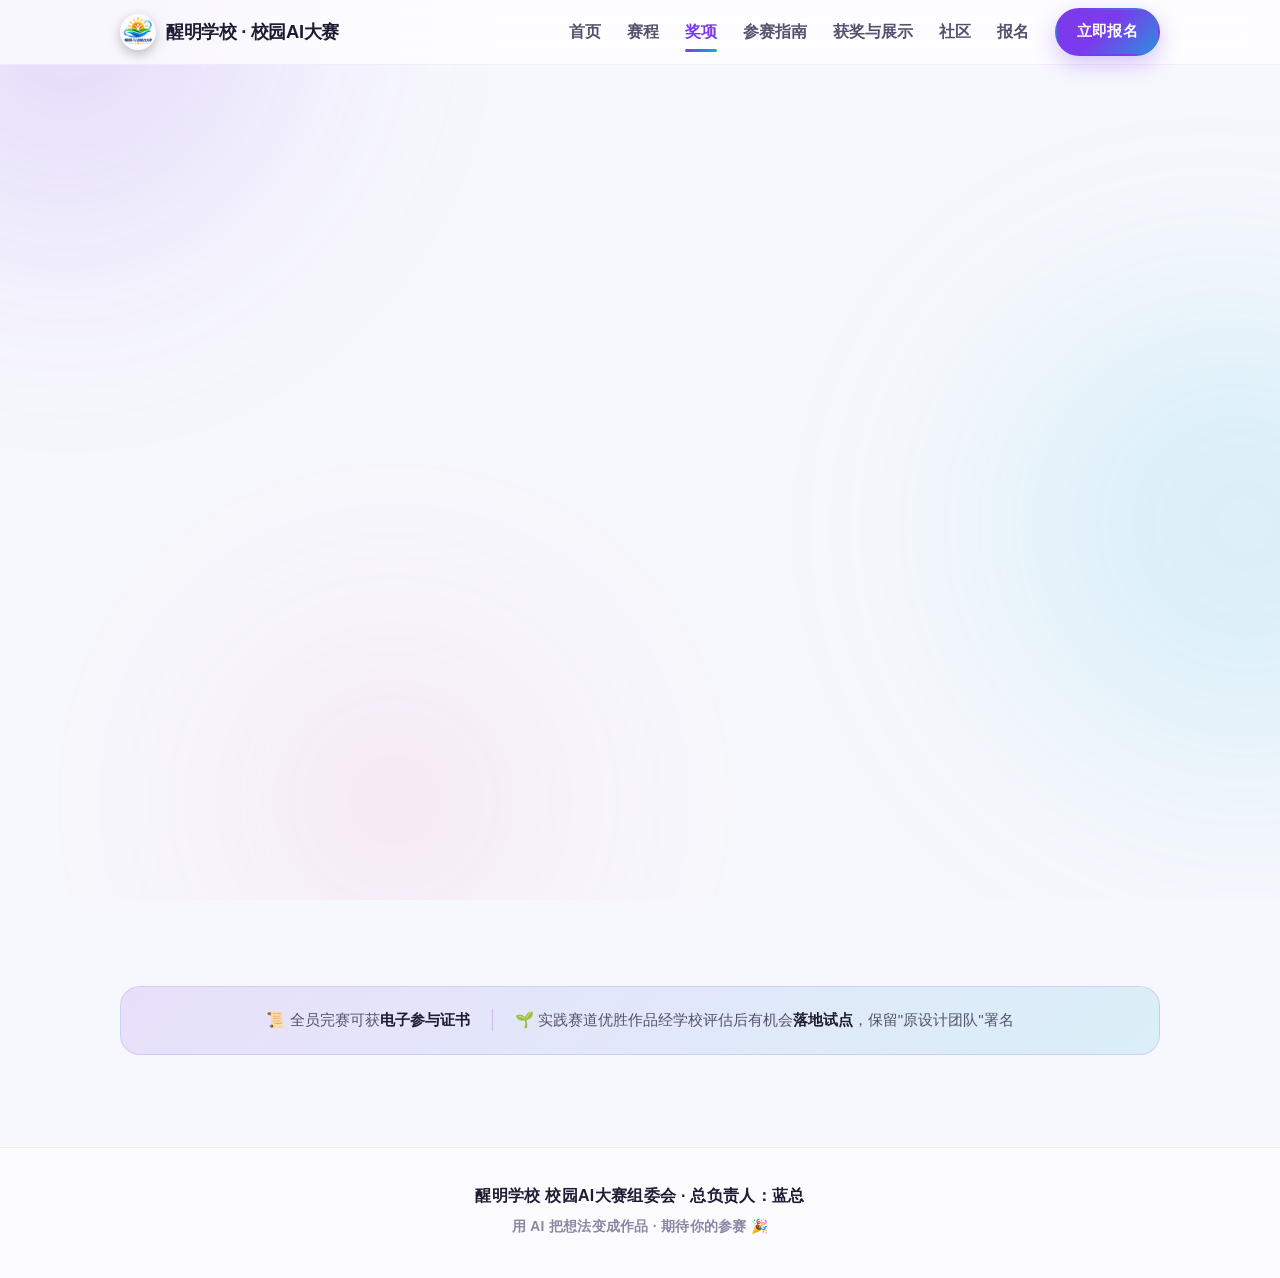
==== commit 973f4bdc: "评委区新增AI评委卡片；全站页脚改总负责人：蓝总" ====
--- a/awards.html
+++ b/awards.html
@@ -116,7 +116,7 @@
   <!-- ========== 页脚（全站共享） ========== -->
   <footer class="footer">
     <div class="container">
-      <p>醒明学校 校园AI大赛组委会 · 特邀嘉宾：兰老师</p>
+      <p>醒明学校 校园AI大赛组委会 · 总负责人：蓝总</p>
       <p class="footer-small">用 AI 把想法变成作品 · 期待你的参赛 🎉</p>
     </div>
   </footer>
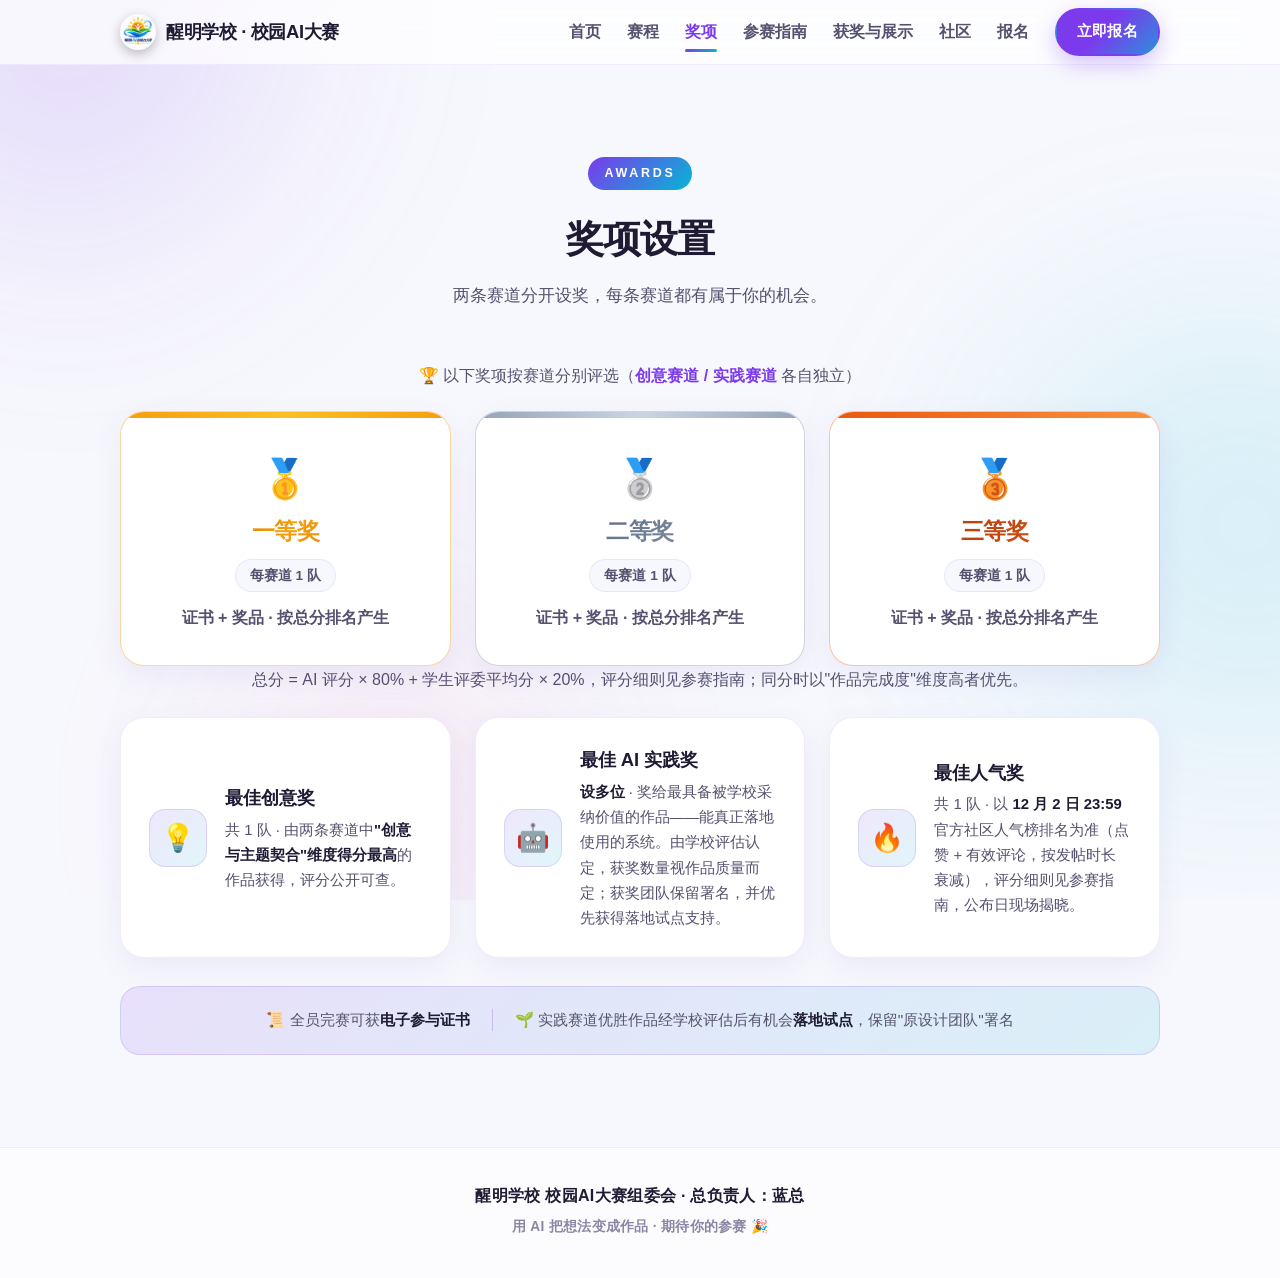
==== commit 812d4fd4: "大赛延期5天：交作品11.27→12.02、公布12.03→12.08、申诉窗口12.08-12.11" ====
--- a/awards.html
+++ b/awards.html
@@ -35,7 +35,7 @@
         <a href="results.html">获奖与展示</a>
         <a href="https://campus-ai-community.pages.dev/" target="_blank" rel="noopener">社区</a>
         <a href="register.html">报名</a>
-        <a class="btn btn-gradient btn-nav" href="https://wj.qq.com/s2/28400248/imqo/" target="_blank" rel="noopener">立即报名</a>
+        <a class="btn btn-gradient btn-nav" href="https://campus-ai-community.pages.dev/#/signup" target="_blank" rel="noopener">立即报名</a>
       </nav>
 
       <button class="nav-toggle" id="navToggle" aria-label="展开菜单" aria-expanded="false" aria-controls="navLinks">
@@ -98,7 +98,7 @@
             <span class="special-emoji" aria-hidden="true">🔥</span>
             <div>
               <h3>最佳人气奖</h3>
-              <p>共 1 队 · 以 <strong>11 月 27 日 23:59</strong> <a href="https://campus-ai-community.pages.dev/#/rank" target="_blank" rel="noopener">官方社区人气榜</a>排名为准（点赞 + 有效评论，按发帖时长衰减），评分细则见<a href="guide.html">参赛指南</a>，公布日现场揭晓。</p>
+              <p>共 1 队 · 以 <strong>12 月 2 日 23:59</strong> <a href="https://campus-ai-community.pages.dev/#/rank" target="_blank" rel="noopener">官方社区人气榜</a>排名为准（点赞 + 有效评论，按发帖时长衰减），评分细则见<a href="guide.html">参赛指南</a>，公布日现场揭晓。</p>
             </div>
           </article>
         </div>
